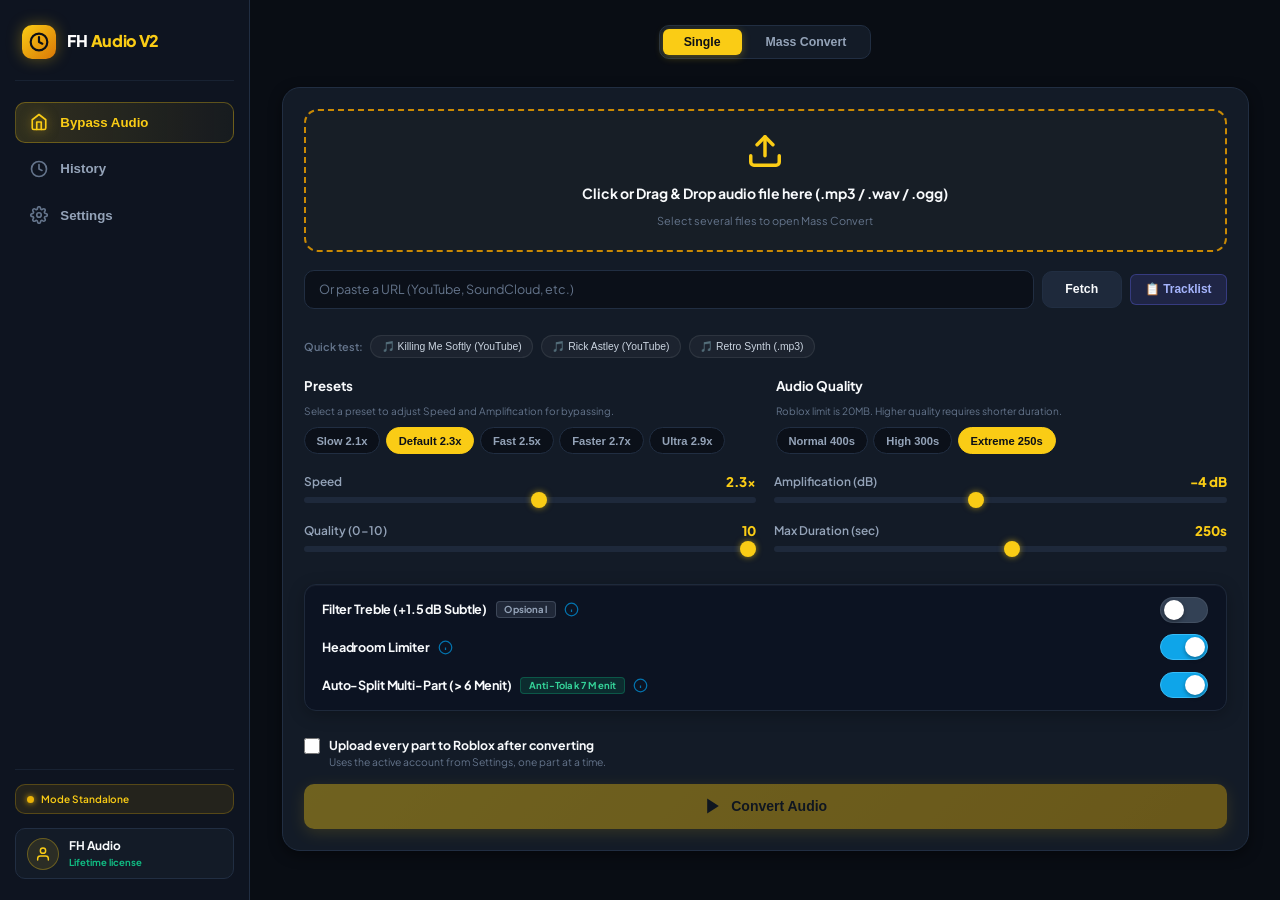
==== ytrb/index.html @ 3fa9d0e5 "feat: audio history preview via Web Audio API (memory-first, format-agnostic)" ====
<!DOCTYPE html>
<html lang="id">
<head>
  <meta charset="UTF-8" />
  <meta name="viewport" content="width=device-width, initial-scale=1.0" />
  <title>FH Audio V2 - Roblox Stealth Audio Engine</title>
  <meta name="description" content="Aplikasi studio audio Roblox V2: Anti-Moderation Stealth Scene Naming, Pemotong waveform presisi, Bypass Speed-up, Multi-Part, dan Open Cloud Uploader." />

  <!-- Google Fonts -->
  <link rel="preconnect" href="https://fonts.googleapis.com">
  <link rel="preconnect" href="https://fonts.gstatic.com" crossorigin>
  <link href="https://fonts.googleapis.com/css2?family=Plus+Jakarta+Sans:wght@400;500;600;700;800&family=JetBrains+Mono:wght@500;700&display=swap" rel="stylesheet">

  <!-- Main Styling -->
  <link rel="stylesheet" href="./src/styles/main.css?v=5" />
</head>
<body>

  <div class="app-wrapper">
    <!-- ==========================================
         SIDEBAR NAVIGATION
         ========================================== -->
    <aside class="sidebar">
      <div class="brand-section">
        <div class="brand-icon">
          <svg width="20" height="20" viewBox="0 0 24 24" fill="none" stroke="currentColor" stroke-width="2.6" stroke-linecap="round" stroke-linejoin="round">
            <circle cx="12" cy="12" r="10"></circle>
            <polyline points="12 6 12 12 16 14"></polyline>
          </svg>
        </div>
        <div class="brand-text">
          <div class="brand-title">FH <span>Audio V2</span></div>
        </div>
      </div>

      <!-- Navigation Tabs -->
      <nav class="sidebar-nav">
        <button type="button" id="navBypass" class="nav-item active">
          <svg width="18" height="18" viewBox="0 0 24 24" fill="none" stroke="currentColor" stroke-width="2.2" stroke-linecap="round" stroke-linejoin="round">
            <path d="M3 9l9-7 9 7v11a2 2 0 0 1-2 2H5a2 2 0 0 1-2-2z"></path>
            <polyline points="9 22 9 12 15 12 15 22"></polyline>
          </svg>
          <span>Bypass Audio</span>
        </button>

        <button type="button" id="navHistory" class="nav-item">
          <svg width="18" height="18" viewBox="0 0 24 24" fill="none" stroke="currentColor" stroke-width="2.2" stroke-linecap="round" stroke-linejoin="round">
            <circle cx="12" cy="12" r="10"></circle>
            <polyline points="12 6 12 12 16 14"></polyline>
          </svg>
          <span>History</span>
        </button>

        <button type="button" id="navSettings" class="nav-item">
          <svg width="18" height="18" viewBox="0 0 24 24" fill="none" stroke="currentColor" stroke-width="2.2" stroke-linecap="round" stroke-linejoin="round">
            <circle cx="12" cy="12" r="3"></circle>
            <path d="M19.4 15a1.65 1.65 0 0 0 .33 1.82l.06.06a2 2 0 0 1 0 2.83 2 2 0 0 1-2.83 0l-.06-.06a1.65 1.65 0 0 0-1.82-.33 1.65 1.65 0 0 0-1 1.51V21a2 2 0 0 1-2 2 2 2 0 0 1-2-2v-.09A1.65 1.65 0 0 0 9 19.4a1.65 1.65 0 0 0-1.82.33l-.06.06a2 2 0 0 1-2.83 0 2 2 0 0 1 0-2.83l.06-.06a1.65 1.65 0 0 0 .33-1.82 1.65 1.65 0 0 0-1.51-1H3a2 2 0 0 1-2-2 2 2 0 0 1 2-2h.09A1.65 1.65 0 0 0 4.6 9a1.65 1.65 0 0 0-.33-1.82l-.06-.06a2 2 0 0 1 0-2.83 2 2 0 0 1 2.83 0l.06.06a1.65 1.65 0 0 0 1.82.33H9a1.65 1.65 0 0 0 1-1.51V3a2 2 0 0 1 2-2 2 2 0 0 1 2 2v.09a1.65 1.65 0 0 0 1 1.51 1.65 1.65 0 0 0 1.82-.33l.06-.06a2 2 0 0 1 2.83 0 2 2 0 0 1 0 2.83l-.06.06a1.65 1.65 0 0 0-.33 1.82V9a1.65 1.65 0 0 0 1.51 1H21a2 2 0 0 1 2 2 2 2 0 0 1-2 2h-.09a1.65 1.65 0 0 0-1.51 1z"></path>
          </svg>
          <span>Settings</span>
        </button>
      </nav>

      <!-- Sidebar Footer (Server Status & User Info) -->
      <div class="sidebar-footer">
        <div id="sidebarServerStatus" class="server-status-pill checking" title="Klik untuk cek status koneksi server lokal">
          <span class="status-indicator-dot"></span>
          <span id="serverStatusText" class="server-status-label">Memeriksa Server...</span>
        </div>
        <div class="user-card" style="margin-top: 0.5rem;">
          <div class="user-avatar">
            <svg width="16" height="16" viewBox="0 0 24 24" fill="none" stroke="currentColor" stroke-width="2.2" stroke-linecap="round" stroke-linejoin="round">
              <path d="M20 21v-2a4 4 0 0 0-4-4H8a4 4 0 0 0-4 4v2"></path>
              <circle cx="12" cy="7" r="4"></circle>
            </svg>
          </div>
          <div class="user-info">
            <span class="user-name">FH Audio</span>
            <span class="user-status">Lifetime license</span>
          </div>
        </div>
      </div>
    </aside>

    <!-- ==========================================
         MAIN CONTENT AREA
         ========================================== -->
    <main class="main-content custom-scroll">

      <!-- ==========================================
           TAB 1: BYPASS AUDIO
           ========================================== -->
      <section id="viewBypass" class="view-panel active">
        <!-- Top Mode Switcher Bar -->
        <div class="mode-switcher-bar">
          <div class="mode-pills-wrap">
            <button type="button" id="btnModeSingle" class="mode-pill-btn active">Single</button>
            <button type="button" id="btnModeMass" class="mode-pill-btn">Mass Convert</button>
          </div>
        </div>

        <!-- SINGLE CONVERT PANEL -->
        <div id="singleConvertPanel" class="bypass-card">
          <!-- Drop Zone Area -->
          <div id="dropZone" class="dropzone-box">
            <!-- Empty state -->
            <div id="dropzoneEmptyContent" class="dropzone-content-block">
              <div class="dropzone-icon">
                <svg width="38" height="38" viewBox="0 0 24 24" fill="none" stroke="currentColor" stroke-width="2.2" stroke-linecap="round" stroke-linejoin="round">
                  <path d="M21 15v4a2 2 0 0 1-2 2H5a2 2 0 0 1-2-2v-4"></path>
                  <polyline points="17 8 12 3 7 8"></polyline>
                  <line x1="12" y1="3" x2="12" y2="15"></line>
                </svg>
              </div>
              <div class="dropzone-title">Click or Drag &amp; Drop audio file here (.mp3 / .wav / .ogg)</div>
              <div class="dropzone-sub">Select several files to open Mass Convert</div>
            </div>

            <!-- Loaded state (Shown when audio loaded / fetched) -->
            <div id="dropzoneLoadedContent" class="dropzone-content-block" style="display: none;">
              <div class="dropzone-icon loaded">
                <svg width="40" height="40" viewBox="0 0 24 24" fill="none" stroke="currentColor" stroke-width="2.2" stroke-linecap="round" stroke-linejoin="round">
                  <path d="M21 15v4a2 2 0 0 1-2 2H5a2 2 0 0 1-2-2v-4"></path>
                  <polyline points="17 8 12 3 7 8"></polyline>
                  <line x1="12" y1="3" x2="12" y2="15"></line>
                </svg>
              </div>
              <div id="dropzoneFileName" class="dropzone-filename-yellow">-</div>
            </div>

            <input type="file" id="fileInput" accept="audio/*" style="display: none;" />
          </div>

          <!-- URL Input & Fetch Row -->
          <div class="url-input-row">
            <div class="url-input-wrap">
              <input type="text" id="urlInput" class="url-input-field" placeholder="Or paste a URL (YouTube, SoundCloud, etc.)" autocomplete="off" />
            </div>
            <button type="button" id="btnFetch" class="btn-fetch">Fetch</button>
            <button type="button" id="btnToggleTracklist" class="btn-toggle-tracklist" title="Buka Pembagi Lagu per Tracklist / Chapter">
              📋 Tracklist
            </button>
          </div>

          <!-- Quick test shortcuts matching reference screenshot -->
          <div class="quick-test-row">
            <span class="quick-test-label">Quick test:</span>
            <button type="button" class="btn-quick-pill" data-url="https://www.youtube.com/watch?v=8k2CqS3smes">🎵 Killing Me Softly (YouTube)</button>
            <button type="button" class="btn-quick-pill" data-url="https://www.youtube.com/watch?v=dQw4w9WgXcQ">🎵 Rick Astley (YouTube)</button>
            <button type="button" class="btn-quick-pill" data-url="synthetic:retrosynth">🎵 Retro Synth (.mp3)</button>
          </div>

          <!-- TRACKLIST SPLITTER PANEL (Option A) -->
          <div id="tracklistPanel" class="tracklist-panel" style="display: none;">
            <div class="tracklist-header-row">
              <div class="tracklist-header-left">
                <span class="tracklist-badge">ALBUM & PLAYLIST SPLITTER</span>
                <h3 class="tracklist-title">Bagi Otomatis Berdasarkan Tracklist</h3>
                <p class="tracklist-desc">Tempel daftar lagu & timestamp dari deskripsi YouTube (contoh: <code>00:00 | Silhouettes</code>). Sistem akan memotong setiap lagu secara presisi dan otomatis menerapkan stealth bypass ke Riwayat.</p>
              </div>
              <button type="button" id="btnCloseTracklist" class="btn-close-tracklist" title="Tutup panel tracklist">✕</button>
            </div>

            <div class="tracklist-input-group">
              <textarea id="tracklistInput" class="tracklist-textarea" rows="4" placeholder="Tempel tracklist di sini, contoh:
00:00 | Silhouettes
03:21 | Pen Y Fan
07:02 | Petrichor
11:41 | Spheres
15:19 | Wandering..."></textarea>
            </div>

            <!-- Detected Tracks Preview List -->
            <div id="tracklistPreviewBox" class="tracklist-preview-box" style="display: none;">
              <div class="tracklist-preview-header">
                <span id="tracklistCountLabel" class="tracklist-count-label">Daftar Lagu Terdeteksi (0 Track)</span>
                <span class="tracklist-hint">Tiap lagu otomatis mendapatkan Roblox Stealth Alias & masuk ke Riwayat</span>
              </div>
              <div id="tracklistItemsList" class="tracklist-items-list custom-scroll"></div>
            </div>

            <!-- Tracklist Action Button -->
            <div class="tracklist-actions-bar">
              <button type="button" id="btnProcessTracklist" class="btn-process-tracklist" disabled>
                ⚡ Potong & Bypass Semua Lagu (0 Track) ➔ History
              </button>
            </div>

            <!-- Tracklist Progress Box -->
            <div id="tracklistProgressBox" class="tracklist-progress-box" style="display: none;">
              <div class="tracklist-progress-header">
                <span id="tracklistProgressStatus" class="tracklist-progress-status">Memproses Lagu 1 dari 8...</span>
                <span id="tracklistProgressPercent" class="tracklist-progress-percent">0%</span>
              </div>
              <div class="tracklist-progress-track">
                <div id="tracklistProgressBar" class="tracklist-progress-fill" style="width: 0%;"></div>
              </div>
            </div>
          </div>

          <!-- Source Bar (Shown when audio loaded) -->
          <div id="sourceBar" class="source-bar" style="display: none;">
            <img id="sourceThumb" class="source-thumb" src="" alt="Thumbnail" />
            <div class="source-info">
              <span class="source-tag">SOURCE AUDIO</span>
              <div class="source-title-row">
                <span id="sourceTitle" class="source-title" title="Klik untuk mengedit judul">-</span>
                <input type="text" id="sourceTitleInput" class="source-title-input" style="display: none;" placeholder="Ketik judul audio..." />
                <button type="button" id="btnEditSourceTitle" class="btn-edit-title-icon" title="Edit judul audio">
                  <svg width="13" height="13" viewBox="0 0 24 24" fill="none" stroke="currentColor" stroke-width="2"><path d="M11 4H4a2 2 0 0 0-2 2v14a2 2 0 0 0 2 2h14a2 2 0 0 0 2-2v-7"></path><path d="M18.5 2.5a2.121 2.121 0 0 1 3 3L12 15l-4 1 1-4 9.5-9.5z"></path></svg>
                </button>
              </div>
            </div>
          </div>

          <!-- Auto Chapters Detected Banner -->
          <div id="chaptersAlertBanner" class="chapters-alert-banner" style="display: none;">
            <div class="chapters-alert-left">
              <div class="chapters-alert-icon">✨</div>
              <div class="chapters-alert-text">
                <div class="chapters-alert-title" id="chaptersAlertTitle">Terdeteksi Potongan Lagu (Chapters) Otomatis di Video Ini!</div>
                <div class="chapters-alert-sub" id="chaptersAlertSub">YouTube telah menyediakan pembagian bab untuk setiap lagu. Ingin potong otomatis menjadi lagu-lagu terpisah?</div>
              </div>
            </div>
            <div class="chapters-alert-actions">
              <button type="button" id="btnApplyAutoChapters" class="btn-apply-chapters">⚡ Ya, Potong Jadi Lagu Terpisah</button>
              <button type="button" id="btnDismissChapters" class="btn-dismiss-chapters">Biarkan 1 Lagu Utuh</button>
            </div>
          </div>

          <!-- Interactive Waveform Canvas Trimmer -->
          <div id="waveformCard" class="waveform-card" style="display: none;">
            <div class="waveform-header">
              <span class="waveform-instruction">Original Audio — drag the handles to cut, drag the selection to move it</span>
            </div>

            <!-- Waveform Canvas Box -->
            <div id="waveformContainer" class="waveform-container-outer">
              <canvas id="waveformCanvas" class="waveform-canvas"></canvas>
            </div>

            <!-- Dynamic Ruler ticks -->
            <div id="waveformRuler" class="waveform-ruler">
              <span>0:00</span>
              <span>0:30</span>
              <span>1:00</span>
              <span>1:30</span>
              <span>2:00</span>
              <span>2:30</span>
            </div>

            <!-- Trimmer Controls Bar -->
            <div class="trimmer-controls-bar">
              <div class="trimmer-play-row">
                <div class="trimmer-play-left">
                  <button type="button" id="btnCirclePlay" class="btn-circle-play" title="Putar / Jeda Seleksi">
                    <svg id="playIcon" width="18" height="18" viewBox="0 0 24 24" fill="currentColor">
                      <polygon points="5 3 19 12 5 21 5 3"></polygon>
                    </svg>
                    <svg id="pauseIcon" width="18" height="18" viewBox="0 0 24 24" fill="currentColor" style="display: none;">
                      <rect x="6" y="4" width="4" height="16"></rect>
                      <rect x="14" y="4" width="4" height="16"></rect>
                    </svg>
                  </button>
                  <div class="trimmer-time-display-wrap">
                    <span id="trimmerCurrTime" class="trimmer-curr-time">0:00.0</span>
                    <span class="trimmer-time-slash">/</span>
                    <span id="trimmerTotalTime" class="trimmer-total-time">3:05</span>
                  </div>
                </div>

                <!-- Preview Mode Selector (Original, Bypass DSP, Simulasi Roblox) -->
                <div class="preview-mode-switch-group">
                  <button type="button" class="btn-preview-mode active" data-mode="original" title="Dengarkan audio asli kecepatan 1.0x">Original</button>
                  <button type="button" class="btn-preview-mode" data-mode="bypass" title="Dengarkan audio dipercepat sesuai preset dengan limiter & filter">⚡ Bypass DSP</button>
                  <button type="button" class="btn-preview-mode" data-mode="roblox" title="Simulasi audio saat diperlambat di engine Roblox">🎮 Simulasi Roblox</button>
                </div>
              </div>

              <!-- Timecode inputs & snap buttons -->
              <div class="trimmer-timecode-inputs">
                <div class="timecode-block">
                  <span class="timecode-label">Start</span>
                  <input type="text" id="inputStartTime" class="timecode-input" value="0:00.0" />
                  <button type="button" id="btnSnapStart" class="btn-playhead-snap">⇥ at playhead</button>
                </div>
                <div class="timecode-block">
                  <span class="timecode-label">End</span>
                  <input type="text" id="inputEndTime" class="timecode-input" value="3:05.4" />
                  <button type="button" id="btnSnapEnd" class="btn-playhead-snap">at playhead ⇤</button>
                </div>
              </div>

              <!-- Dynamic status caption -->
              <div id="calcStatusText" class="trimmer-calc-status">
                Selected: <b>3:05.4</b> → about <b>1:20.6</b> after speed-up, 1 part
              </div>
            </div>
          </div>

          <!-- Presets & Quality Parameter Pills -->
          <div class="controls-grid">
            <!-- Left: Presets (Speed & Amplification) -->
            <div class="control-col">
              <div class="control-col-header">
                <span class="control-col-title">Presets</span>
              </div>
              <span class="control-col-sub">Select a preset to adjust Speed and Amplification for bypassing.</span>
              <div class="pills-row">
                <button type="button" class="btn-param-pill btn-preset-pill" data-speed="2.1" data-amp="-3">Slow 2.1x</button>
                <button type="button" class="btn-param-pill btn-preset-pill active" data-speed="2.3" data-amp="-4">Default 2.3x</button>
                <button type="button" class="btn-param-pill btn-preset-pill" data-speed="2.5" data-amp="-5">Fast 2.5x</button>
                <button type="button" class="btn-param-pill btn-preset-pill" data-speed="2.7" data-amp="-6">Faster 2.7x</button>
                <button type="button" class="btn-param-pill btn-preset-pill" data-speed="2.9" data-amp="-8">Ultra 2.9x</button>
              </div>
            </div>

            <!-- Right: Audio Quality (Max duration) -->
            <div class="control-col">
              <div class="control-col-header">
                <span class="control-col-title">Audio Quality</span>
              </div>
              <span class="control-col-sub">Roblox limit is 20MB. Higher quality requires shorter duration.</span>
              <div class="pills-row">
                <button type="button" class="btn-param-pill btn-quality-pill" data-duration="400">Normal 400s</button>
                <button type="button" class="btn-param-pill btn-quality-pill" data-duration="300">High 300s</button>
                <button type="button" class="btn-param-pill btn-quality-pill active" data-duration="250">Extreme 250s</button>
              </div>
            </div>
          </div>

          <!-- Sliders Grid -->
          <div class="sliders-grid">
            <!-- Speed Slider -->
            <div class="slider-item">
              <div class="slider-label-row">
                <span>Speed</span>
                <span id="valSpeed" class="slider-val-tag">2.3x</span>
              </div>
              <input type="range" id="sliderSpeed" class="custom-range" min="1.0" max="3.5" step="0.1" value="2.3" />
            </div>

            <!-- Amplification (dB) Slider -->
            <div class="slider-item">
              <div class="slider-label-row">
                <span>Amplification (dB)</span>
                <span id="valAmp" class="slider-val-tag">-4 dB</span>
              </div>
              <input type="range" id="sliderAmp" class="custom-range" min="-12" max="6" step="1" value="-4" />
            </div>

            <!-- Quality Slider -->
            <div class="slider-item">
              <div class="slider-label-row">
                <span>Quality (0-10)</span>
                <span id="valQuality" class="slider-val-tag">10</span>
              </div>
              <input type="range" id="sliderQuality" class="custom-range" min="1" max="10" step="1" value="10" />
            </div>

            <!-- Max Duration Slider -->
            <div class="slider-item">
              <div class="slider-label-row">
                <span>Max Duration (sec)</span>
                <span id="valMaxDuration" class="slider-val-tag">250s</span>
              </div>
              <input type="range" id="sliderMaxDuration" class="custom-range" min="60" max="420" step="10" value="250" />
            </div>
          </div>

          <!-- Kualitas Suara Bersih & Jernih (3 Saklar Pengaturan Baru) -->
          <div class="audio-enhancement-card">
            <!-- 1. Filter Treble (+1.5 dB Subtle) [Opsional] -->
            <div class="enhancement-row">
              <div class="enhancement-info-wrap">
                <span class="enhancement-title">Filter Treble (+1.5 dB Subtle)</span>
                <span class="badge-tag badge-optional">Opsional</span>
                <div class="info-tooltip-trigger" title="Dorongan lembut +1.5 dB pada 8000 Hz untuk cymbal drum dan vokal tanpa sibilance (desis tajam) saat diperlambat di Roblox. Status Default: OFF.">
                  <svg width="15" height="15" viewBox="0 0 24 24" fill="none" stroke="currentColor" stroke-width="2"><circle cx="12" cy="12" r="10"></circle><line x1="12" y1="16" x2="12" y2="12"></line><line x1="12" y1="8" x2="12.01" y2="8"></line></svg>
                </div>
              </div>
              <label class="ios-switch">
                <input type="checkbox" id="toggleTreble" />
                <span class="ios-slider"></span>
              </label>
            </div>

            <!-- 2. Headroom Limiter -->
            <div class="enhancement-row">
              <div class="enhancement-info-wrap">
                <span class="enhancement-title">Headroom Limiter</span>
                <div class="info-tooltip-trigger" title="True DynamicsCompressor (threshold -1.5 dB, ratio 20:1) yang aktif mencegah lonjakan gelombang suara melewati batas digital 0 dBFS (bebas kresek/clipping). Status Default: ON.">
                  <svg width="15" height="15" viewBox="0 0 24 24" fill="none" stroke="currentColor" stroke-width="2"><circle cx="12" cy="12" r="10"></circle><line x1="12" y1="16" x2="12" y2="12"></line><line x1="12" y1="8" x2="12.01" y2="8"></line></svg>
                </div>
              </div>
              <label class="ios-switch">
                <input type="checkbox" id="toggleLimiter" checked />
                <span class="ios-slider"></span>
              </label>
            </div>

            <!-- 3. Auto-Split Multi-Part (> 6 Menit) [Anti-Tolak 7 Menit] -->
            <div class="enhancement-row">
              <div class="enhancement-info-wrap">
                <span class="enhancement-title">Auto-Split Multi-Part (> 6 Menit)</span>
                <span class="badge-tag badge-anti-tolak">Anti-Tolak 7 Menit</span>
                <div class="info-tooltip-trigger" title="Otomatis memotong lagu panjang menjadi beberapa bagian aman jika melebihi 6 menit (360 detik) untuk mencegah penolakan Roblox. Status Default: ON.">
                  <svg width="15" height="15" viewBox="0 0 24 24" fill="none" stroke="currentColor" stroke-width="2"><circle cx="12" cy="12" r="10"></circle><line x1="12" y1="16" x2="12" y2="12"></line><line x1="12" y1="8" x2="12.01" y2="8"></line></svg>
                </div>
              </div>
              <label class="ios-switch">
                <input type="checkbox" id="toggleAutoSplit" checked />
                <span class="ios-slider"></span>
              </label>
            </div>
          </div>

          <!-- Bottom Actions & Checkbox -->
          <div class="bypass-bottom-actions">
            <label class="checkbox-row">
              <input type="checkbox" id="chkAutoUpload" />
              <div class="checkbox-text-wrap">
                <span class="checkbox-main-text">Upload every part to Roblox after converting</span>
                <span class="checkbox-sub-text">Uses the active account from Settings, one part at a time.</span>
              </div>
            </label>

            <!-- Convert Button -->
            <button type="button" id="btnConvert" class="btn-convert-large" disabled>
              <svg width="20" height="20" viewBox="0 0 24 24" fill="currentColor">
                <polygon points="5 3 19 12 5 21 5 3"></polygon>
              </svg>
              <span>Convert Audio</span>
            </button>

            <!-- Conversion Progress Bar -->
            <div id="convertProgressWrap" class="convert-progress-wrap">
              <div class="convert-progress-bar">
                <div id="convertProgressFill" class="convert-progress-fill"></div>
              </div>
              <span id="convertProgressStatus" class="convert-progress-status">Memproses...</span>
            </div>

            <!-- Result Card (shown after conversion) -->
            <div id="resultCard" class="result-card">
              <div class="result-header">
                <span class="result-title">
                  <svg width="20" height="20" viewBox="0 0 24 24" fill="none" stroke="currentColor" stroke-width="2.5"><polyline points="20 6 9 17 4 12"></polyline></svg>
                  Konversi Berhasil Selesai!
                </span>
              </div>

              <div class="result-meta-grid">
                <div class="meta-chip">
                  <span class="meta-chip-label">Speed</span>
                  <span id="resultMetaSpeed" class="meta-chip-val">2.3x</span>
                </div>
                <div class="meta-chip">
                  <span class="meta-chip-label">Set in Roblox</span>
                  <span id="resultMetaRobloxSpeed" class="meta-chip-val">0.435</span>
                </div>
                <div class="meta-chip">
                  <span class="meta-chip-label">Volume</span>
                  <span id="resultMetaVol" class="meta-chip-val">-4 dB</span>
                </div>
                <div class="meta-chip">
                  <span class="meta-chip-label">Parts</span>
                  <span id="resultMetaParts" class="meta-chip-val">1 Part</span>
                </div>
              </div>

              <div class="result-actions-row">
                <button type="button" id="btnDownloadResultAudio" class="btn-result-action primary">
                  <svg width="16" height="16" viewBox="0 0 24 24" fill="none" stroke="currentColor" stroke-width="2.2"><path d="M21 15v4a2 2 0 0 1-2 2H5a2 2 0 0 1-2-2v-4"></path><polyline points="7 10 12 15 17 10"></polyline><line x1="12" y1="15" x2="12" y2="3"></line></svg>
                  Unduh Berkas Audio (.ogg)
                </button>
                <button type="button" id="btnUploadResultRoblox" class="btn-result-action">
                  <svg width="16" height="16" viewBox="0 0 24 24" fill="none" stroke="currentColor" stroke-width="2.2"><polyline points="16 16 12 12 8 16"></polyline><line x1="12" y1="12" x2="12" y2="21"></line><path d="M20.39 18.39A5 5 0 0 0 18 9h-1.26A8 8 0 1 0 3 16.3"></path><polyline points="16 16 12 12 8 16"></polyline></svg>
                  Upload ke Roblox
                </button>
                <button type="button" id="btnOpenInHistory" class="btn-result-action">
                  <svg width="16" height="16" viewBox="0 0 24 24" fill="none" stroke="currentColor" stroke-width="2.2"><circle cx="12" cy="12" r="10"></circle><polyline points="12 6 12 12 16 14"></polyline></svg>
                  Buka di History
                </button>
              </div>
            </div>
          </div>
        </div>

        <!-- MASS CONVERT PANEL -->
        <div id="massConvertPanel" class="bypass-card mass-convert-wrap">
          <div class="mass-convert-header" style="margin-bottom: 0.5rem;">
            <div style="display: flex; align-items: center; gap: 0.6rem;">
              <span style="font-size: 1.15rem; font-weight: 800; color: var(--accent-gold);">Mass Convert &amp; Batch YouTube</span>
            </div>
            <p style="color: var(--text-muted); font-size: 0.82rem; margin: 0.35rem 0 0 0; line-height: 1.4;">
              Konversi banyak lagu full sekaligus tanpa waveform. Otomatis menerapkan bypass (Speed 2.3x, Gain -4 dB, OGG Vorbis) dan langsung tersimpan rapi ke <b>folder Downloads</b> serta <b>Conversion History</b>.
            </p>
          </div>

          <!-- YouTube URLs Multi-line Input Box -->
          <div id="batchUrlContainer" class="batch-url-container" style="display: flex; margin-top: 0;">
            <div class="batch-url-header">
              <span class="batch-url-title">
                <svg width="17" height="17" viewBox="0 0 24 24" fill="none" stroke="currentColor" stroke-width="2.2"><path d="M10 13a5 5 0 0 0 7.54.54l3-3a5 5 0 0 0-7.07-7.07l-1.72 1.71"></path><path d="M14 11a5 5 0 0 0-7.54-.54l-3 3a5 5 0 0 0 7.07 7.07l1.71-1.71"></path></svg>
                Daftar Link YouTube (1 Baris = 1 Link)
              </span>
            </div>
            <textarea id="batchUrlTextarea" class="batch-url-textarea" rows="7" placeholder="Tempel daftar link YouTube di sini (1 link per baris)...">https://www.youtube.com/watch?v=lCM2YxDg6OQ
https://www.youtube.com/watch?v=Qcp17QPN72Q
https://www.youtube.com/watch?v=rmFWsIIuMbA
https://www.youtube.com/watch?v=_3P26FaPxgk
https://www.youtube.com/watch?v=kINkBXS_YZY
https://www.youtube.com/watch?v=-Lhx0yTjSac
https://www.youtube.com/watch?v=v_XhxONGEJc
https://www.youtube.com/watch?v=cWE0sSZ9yLc
https://www.youtube.com/watch?v=cVtcbqXK42I
https://www.youtube.com/watch?v=JXukrO-yF7g
https://www.youtube.com/watch?v=71slUkcCMpY</textarea>
            <div class="batch-url-actions">
              <div class="batch-preset-info">
                Preset Default: <b>Speed 2.3x</b> | <b>Volume -4 dB</b> | <b>OGG Vorbis</b> | <b>Auto-split 250s</b>
              </div>
              <button type="button" id="btnStartBatchConvert" class="btn-start-batch">
                <svg width="15" height="15" viewBox="0 0 24 24" fill="currentColor"><polygon points="5 3 19 12 5 21 5 3"/></svg>
                <span>Mulai Mass Convert (11 Lagu)</span>
              </button>
            </div>

            <!-- Batch Progress Block -->
            <div id="batchProgressBlock" class="batch-progress-block" style="display: none;">
              <div class="batch-progress-header">
                <span id="batchProgressCurrentTitle" class="batch-progress-title">Memproses...</span>
                <span id="batchProgressPercent" class="batch-progress-pct">0%</span>
              </div>
              <div class="batch-progress-bar-bg">
                <div id="batchProgressFill" class="batch-progress-bar-fill" style="width: 0%;"></div>
              </div>
              <div id="batchQueueStatusList" class="batch-queue-status-list custom-scroll"></div>
            </div>
          </div>

          <!-- Divider -->
          <div style="display: flex; align-items: center; gap: 0.75rem; margin: 0.5rem 0;">
            <div style="flex: 1; height: 1px; background: rgba(255, 255, 255, 0.08);"></div>
            <span style="font-size: 0.75rem; color: #64748b; font-weight: 700; text-transform: uppercase; letter-spacing: 0.05em;">Atau Drag &amp; Drop Berkas Audio Lokal</span>
            <div style="flex: 1; height: 1px; background: rgba(255, 255, 255, 0.08);"></div>
          </div>

          <!-- Dropzone Box for Local Audio Files -->
          <div class="dropzone-box">
            <div class="dropzone-icon">
              <svg width="38" height="38" viewBox="0 0 24 24" fill="none" stroke="currentColor" stroke-width="2.2"><path d="M21 15v4a2 2 0 0 1-2 2H5a2 2 0 0 1-2-2v-4"></path><polyline points="17 8 12 3 7 8"></polyline><line x1="12" y1="3" x2="12" y2="15"></line></svg>
            </div>
            <div class="dropzone-title">Seret beberapa file audio sekaligus ke sini (.mp3 / .wav / .ogg)</div>
            <div class="dropzone-sub">Mendukung banyak file lokal sekaligus</div>
          </div>

          <div id="batchQueueList" class="batch-queue-list"></div>
        </div>
      </section>

      <!-- ==========================================
           TAB 2: CONVERSION HISTORY
           ========================================== -->
      <section id="viewHistory" class="view-panel">
        <!-- History Top Header -->
        <div class="history-header-row">
          <h2 class="history-page-title">Conversion History</h2>
          <div class="history-top-actions">
            <button type="button" id="btnHistoryUploadAll" class="btn-top-upload-all">
              <svg width="16" height="16" viewBox="0 0 24 24" fill="none" stroke="currentColor" stroke-width="2.2"><path d="M21 15v4a2 2 0 0 1-2 2H5a2 2 0 0 1-2-2v-4"></path><polyline points="17 8 12 3 7 8"></polyline><line x1="12" y1="3" x2="12" y2="15"></line></svg>
              <span id="btnHistoryUploadAllText">Upload all (58)</span>
            </button>
            <button type="button" id="btnHistoryExportTxtSimple" class="btn-top-export btn-export-highlight" title="Ekspor daftar simpel: Hanya Judul & Raw Asset ID ke .txt">
              <svg width="15" height="15" viewBox="0 0 24 24" fill="none" stroke="currentColor" stroke-width="2.2"><path d="M14 2H6a2 2 0 0 0-2 2v16a2 2 0 0 0 2 2h12a2 2 0 0 0 2-2V8z"></path><polyline points="14 2 14 8 20 8"></polyline><line x1="16" y1="13" x2="8" y2="13"></line><line x1="16" y1="17" x2="8" y2="17"></line></svg>
              <span>Export TXT Simple</span>
            </button>
            <button type="button" id="btnHistoryExportTxt" class="btn-top-export btn-export-secondary" title="Ekspor riwayat lengkap beserta detail Roblox config ke .txt">
              <span>TXT Lengkap</span>
            </button>
            <button type="button" id="btnHistoryExportCsv" class="btn-top-export btn-export-secondary" title="Ekspor ke format spreadsheet CSV">
              <svg width="14" height="14" viewBox="0 0 24 24" fill="none" stroke="currentColor" stroke-width="2.2"><path d="M21 15v4a2 2 0 0 1-2 2H5a2 2 0 0 1-2-2v-4"></path><polyline points="7 10 12 15 17 10"></polyline><line x1="12" y1="15" x2="12" y2="3"></line></svg>
              <span>CSV</span>
            </button>
          </div>
        </div>

        <!-- 3 Stats Cards -->
        <div class="stats-cards-grid">
          <div class="stat-card">
            <span id="statSongs" class="stat-num">0</span>
            <span class="stat-label">SONGS</span>
          </div>
          <div class="stat-card">
            <span id="statParts" class="stat-num">0</span>
            <span class="stat-label">TOTAL PARTS</span>
          </div>
          <div class="stat-card">
            <span id="statUploaded" class="stat-num gold">0</span>
            <span class="stat-label">UPLOADED</span>
          </div>
        </div>

        <!-- Status Filter Tabs -->
        <div class="filter-tabs-row">
          <button type="button" id="tabFilterAll" class="filter-tab-pill active">
            <span>All</span>
            <span class="filter-badge">0</span>
          </button>
          <button type="button" id="tabFilterApproved" class="filter-tab-pill approved">
            <span>Approved</span>
            <span class="filter-badge">0</span>
          </button>
          <button type="button" id="tabFilterRejected" class="filter-tab-pill rejected">
            <span>Rejected</span>
            <span class="filter-badge">0</span>
          </button>
          <button type="button" id="tabFilterReviewing" class="filter-tab-pill reviewing">
            <span>Reviewing</span>
            <span class="filter-badge">0</span>
          </button>
          <button type="button" id="tabFilterUnchecked" class="filter-tab-pill unchecked">
            <span>Unchecked</span>
            <span class="filter-badge">0</span>
          </button>
        </div>

        <!-- Search Bar -->
        <div class="history-search-bar">
          <svg class="history-search-icon" width="16" height="16" viewBox="0 0 24 24" fill="none" stroke="currentColor" stroke-width="2.2"><circle cx="11" cy="11" r="8"></circle><line x1="21" y1="21" x2="16.65" y2="16.65"></line></svg>
          <input type="text" id="historySearchInput" class="history-search-input" placeholder="Search by song or part name..." />
        </div>

        <!-- History Cards List Container -->
        <div id="historyList" class="history-list"></div>
      </section>

      <!-- ==========================================
           TAB 3: SETTINGS
           ========================================== -->
      <section id="viewSettings" class="view-panel">
        <!-- Section 1: Roblox API Accounts -->
        <div class="settings-card">
          <div class="settings-header-row">
            <div>
              <h2 class="settings-section-title">Roblox API Accounts</h2>
              <p class="settings-section-sub">Save several Open Cloud API Keys and pick which one is active. The active account is used when you press "Upload to Roblox" in the History tab. Keys are stored only on this device.</p>
            </div>
            <button type="button" id="btnOpenAddAccount" class="btn-add-account">
              <svg width="16" height="16" viewBox="0 0 24 24" fill="none" stroke="currentColor" stroke-width="2.6"><line x1="12" y1="5" x2="12" y2="19"></line><line x1="5" y1="12" x2="19" y2="12"></line></svg>
              <span>+ Add account</span>
            </button>
          </div>

          <!-- Accounts List -->
          <div id="accountsList" class="accounts-list"></div>
        </div>

        <!-- Section 2: Roblox Upload Naming -->
        <!-- Section 2: Roblox Upload Stealth Naming -->
        <div class="settings-card">
          <div>
            <h2 class="settings-section-title">Roblox Upload & Anti-Moderation</h2>
            <p class="settings-section-sub">Atur penamaan otomatis aset audio saat diunggah ke Roblox untuk meloloskan moderasi teks hak cipta. Judul asli lagu Anda tetap tersimpan utuh di Riwayat dan Ekspor.</p>
          </div>

          <div style="display: flex; flex-direction: column; gap: 1rem; margin-top: 0.5rem;">
            <div class="form-group" style="display:flex; flex-direction:column; gap:0.35rem;">
              <label class="form-label" for="selNamingMode" style="font-size:0.85rem; font-weight:700; color:#e2e8f0;">Mode Penamaan di Roblox</label>
              <select id="selNamingMode" class="form-select" style="background:#090d16; border:1px solid #1e293b; color:#fff; padding:0.6rem 0.8rem; border-radius:8px; font-size:0.88rem;">
                <option value="stealth_scene" selected>🛡️ Mode Stealth Scene / Place (Anti-Tolak Roblox - Rekomendasi)</option>
                <option value="original_song">⚠️ Judul Asli Lagu (Rawan Ditolak Moderasi Hak Cipta)</option>
              </select>
            </div>

            <div id="boxStealthOptions" style="display: grid; grid-template-columns: 1fr 1fr; gap: 0.75rem;">
              <div class="form-group" style="display:flex; flex-direction:column; gap:0.35rem;">
                <label class="form-label" for="selSceneCategory" style="font-size:0.85rem; font-weight:700; color:#e2e8f0;">Kategori Scene</label>
                <select id="selSceneCategory" class="form-select" style="background:#090d16; border:1px solid #1e293b; color:#fff; padding:0.6rem 0.8rem; border-radius:8px; font-size:0.88rem;">
                  <option value="all" selected>Semua Tema (Acak Alami)</option>
                  <option value="action">Action & Battle (Boss_Arena, Combat_Zone...)</option>
                  <option value="cyber">Cyber & Sci-Fi (Cyber_City, Neon_District...)</option>
                  <option value="fantasy">Fantasy & Adventure (Ancient_Temple, Castle_Ruins...)</option>
                  <option value="ambient">Chill & Ambient (Main_Lobby, Sunset_Breeze...)</option>
                </select>
              </div>

              <div class="form-group" style="display:flex; flex-direction:column; gap:0.35rem;">
                <label class="form-label" for="inpAliasPrefix" style="font-size:0.85rem; font-weight:700; color:#e2e8f0;">Prefix Aset</label>
                <input type="text" id="inpAliasPrefix" value="BGM" placeholder="BGM" style="background:#090d16; border:1px solid #1e293b; color:#fff; padding:0.6rem 0.8rem; border-radius:8px; font-size:0.88rem;" />
              </div>
            </div>

            <label class="checkbox-row">
              <input type="checkbox" id="chkPartNumber" checked />
              <div class="checkbox-text-wrap">
                <span class="checkbox-main-text">Nomor Part (_Part1, _Part2)</span>
                <span class="checkbox-sub-text">Sertakan akhiran nomor part agar memudahkan pengurutan di Roblox Studio.</span>
              </div>
            </label>
          </div>

          <div class="naming-preview-box" style="margin-top: 1rem;">
            <span class="naming-preview-tag">Preview Nama yang Diterima Roblox</span>
            <div id="namingPreview" class="naming-preview-code">
              BGM_Cyber_City_Part1<br>
              BGM_Cyber_City_Part2
            </div>
            <span class="naming-preview-hint">✓ Roblox hanya menerima nama scene musik game alami di atas. Judul asli lagu tetap tersimpan lengkap di Riwayat dan Ekspor Anda.</span>
          </div>
        </div>
      </section>

    </main>
  </div>

  <!-- ==========================================
       MODAL: ADD / EDIT ROBLOX ACCOUNT
       ========================================== -->
  <div id="modalAccount" class="modal-backdrop">
    <div class="modal-dialog">
      <div class="modal-header">
        <h3 id="modalTitle" class="modal-title">Add Roblox API Account</h3>
        <button type="button" id="btnCloseModal" class="btn-close-modal">✕</button>
      </div>

      <form id="formAccount" style="display: flex; flex-direction: column; gap: 1rem;">
        <input type="hidden" id="accEditId" />

        <div class="modal-form-col">
          <label class="modal-label" for="accNameInput">Account Label / Name</label>
          <input type="text" id="accNameInput" class="modal-input" placeholder="e.g. Momygze / Main Account" required />
        </div>

        <div style="display: grid; grid-template-columns: 1fr 1fr; gap: 0.75rem;">
          <div class="modal-form-col">
            <label class="modal-label" for="accCreatorType">Creator Type</label>
            <select id="accCreatorType" class="modal-input">
              <option value="user">User ID</option>
              <option value="group">Group ID</option>
            </select>
          </div>
          <div class="modal-form-col">
            <label class="modal-label" for="accCreatorId">Target ID (User/Group)</label>
            <input type="text" id="accCreatorId" class="modal-input" placeholder="e.g. 283131443" />
          </div>
        </div>

        <div class="modal-form-col">
          <label class="modal-label" for="accApiKey">Open Cloud API Key</label>
          <input type="text" id="accApiKey" class="modal-input" placeholder="Tempel API Key Open Cloud di sini..." required />
          <span style="font-size: 0.7rem; color: var(--text-dim); margin-top: 0.2rem;">
            Dibutuhkan izin: <b>asset:read</b> dan <b>asset:write</b> pada Open Cloud.
          </span>
        </div>

        <div class="modal-footer">
          <button type="button" id="btnCancelModal" class="btn-modal-cancel">Batal</button>
          <button type="submit" class="btn-modal-save">Simpan Akun</button>
        </div>
      </form>
    </div>
  </div>

  <!-- Toast Notification Container -->
  <div id="toast" class="toast-container"></div>

  <!-- Standalone Pure Vanilla Audio & Zip Libraries (Local first with CDN fallback for 100% portability) -->
  <script src="./src/libs/jszip.min.js"></script>
  <script>
    if (!window.JSZip) {
      document.write('<script src="https://cdnjs.cloudflare.com/ajax/libs/jszip/3.10.1/jszip.min.js"><\/script>');
    }
  </script>
  <script src="./src/libs/WasmMediaEncoder.min.js"></script>
  <script>
    if (!window.WasmMediaEncoder) {
      document.write('<script src="https://unpkg.com/wasm-media-encoders@0.7.0/dist/umd/WasmMediaEncoder.min.js"><\/script>');
    }
  </script>

  <!-- Modular Scripts loaded in proper dependency order -->
  <script src="./src/js/alias-generator.js?v=20"></script>
  <script src="./src/js/storage.js?v=20"></script>
  <script src="./src/js/toast.js?v=20"></script>
  <script src="./src/js/navigation.js?v=20"></script>
  <script src="./src/js/waveform.js?v=20"></script>
  <script src="./src/js/audio-engine.js?v=20"></script>
  <script src="./src/js/roblox-api.js?v=20"></script>
  <script src="./src/js/history.js?v=20"></script>
  <script src="./src/js/youtube.js?v=20"></script>
  <script src="./src/js/tracklist.js?v=20"></script>
  <script src="./src/js/main.js?v=20"></script>
</body>
</html>
---- ytrb/src/styles/main.css ----
/* ==========================================================================
   FH AUDIO - MODERN PROFESSIONAL DARK THEME
   Color Palette: Deep Obsidian (#0b0f17, #111827), Charcoal (#182232),
   Border (#1f2d42), Accent Gold / Amber (#facc15, #fbbf24, #f59e0b)
   ========================================================================== */

:root {
  --bg-app: #090d14;
  --bg-sidebar: #0e1420;
  --bg-card: #131b27;
  --bg-card-hover: #182232;
  --bg-input: #0b1019;
  --bg-subtle: #192334;
  
  --border-color: #212e42;
  --border-focus: #facc15;
  --border-subtle: #182232;

  --accent-gold: #facc15;
  --accent-gold-hover: #eab308;
  --accent-amber: #f59e0b;
  --accent-glow: rgba(250, 204, 21, 0.18);

  --text-main: #f8fafc;
  --text-muted: #94a3b8;
  --text-dim: #64748b;
  --text-gold: #fde047;

  --status-approved: #22c55e;
  --status-approved-bg: rgba(34, 197, 94, 0.12);
  --status-reviewing: #eab308;
  --status-reviewing-bg: rgba(234, 179, 8, 0.12);
  --status-rejected: #ef4444;
  --status-rejected-bg: rgba(239, 68, 68, 0.12);
  --status-unchecked: #64748b;
  --status-unchecked-bg: rgba(100, 116, 139, 0.12);

  --font-sans: 'Plus Jakarta Sans', system-ui, -apple-system, BlinkMacSystemFont, 'Segoe UI', Roboto, sans-serif;
  --radius-sm: 6px;
  --radius-md: 10px;
  --radius-lg: 14px;
  --radius-xl: 18px;
  --radius-pill: 9999px;

  --shadow-sm: 0 2px 4px rgba(0, 0, 0, 0.3);
  --shadow-md: 0 4px 14px rgba(0, 0, 0, 0.45);
  --shadow-gold: 0 0 20px rgba(250, 204, 21, 0.25);
  --transition: all 0.2s cubic-bezier(0.16, 1, 0.3, 1);
}

*, *::before, *::after {
  box-sizing: border-box;
  margin: 0;
  padding: 0;
}

html, body {
  width: 100%;
  height: 100%;
  background-color: var(--bg-app);
  color: var(--text-main);
  font-family: var(--font-sans);
  font-size: 14px;
  line-height: 1.5;
  overflow: hidden;
  user-select: none;
  -webkit-font-smoothing: antialiased;
}

/* ==========================================================================
   APP LAYOUT (SIDEBAR + MAIN CONTENT)
   ========================================================================== */

.app-wrapper {
  display: flex;
  width: 100vw;
  height: 100vh;
  background-color: var(--bg-app);
}

/* SIDEBAR */
.sidebar {
  width: 250px;
  min-width: 250px;
  height: 100%;
  background-color: var(--bg-sidebar);
  border-right: 1px solid var(--border-color);
  display: flex;
  flex-direction: column;
  justify-content: space-between;
  padding: 1.5rem 1.1rem;
  z-index: 10;
}

.brand-section {
  display: flex;
  align-items: center;
  gap: 0.75rem;
  padding: 0.25rem 0.5rem 1.5rem;
  border-bottom: 1px solid var(--border-subtle);
}

.brand-icon {
  width: 34px;
  height: 34px;
  border-radius: var(--radius-md);
  background: linear-gradient(135deg, #facc15 0%, #d97706 100%);
  display: flex;
  align-items: center;
  justify-content: center;
  color: #0b0f17;
  box-shadow: 0 0 15px rgba(250, 204, 21, 0.35);
  flex-shrink: 0;
}

.brand-text {
  display: flex;
  flex-direction: column;
}

.brand-title {
  font-size: 1.15rem;
  font-weight: 800;
  letter-spacing: -0.02em;
  color: #ffffff;
  display: flex;
  align-items: center;
  gap: 0.25rem;
}

.brand-title span {
  color: var(--accent-gold);
}

.brand-badge {
  font-size: 0.65rem;
  font-weight: 700;
  text-transform: uppercase;
  letter-spacing: 0.05em;
  color: var(--text-dim);
}

/* SIDEBAR NAVIGATION */
.sidebar-nav {
  display: flex;
  flex-direction: column;
  gap: 0.4rem;
  margin-top: 1.5rem;
  flex-grow: 1;
}

.nav-item {
  display: flex;
  align-items: center;
  gap: 0.85rem;
  padding: 0.75rem 1rem;
  border-radius: var(--radius-md);
  color: var(--text-muted);
  background: transparent;
  border: 1px solid transparent;
  font-size: 0.95rem;
  font-weight: 600;
  cursor: pointer;
  transition: var(--transition);
  text-align: left;
  width: 100%;
}

.nav-item:hover {
  background-color: rgba(255, 255, 255, 0.04);
  color: var(--text-main);
}

.nav-item.active {
  background: linear-gradient(90deg, rgba(250, 204, 21, 0.15) 0%, rgba(250, 204, 21, 0.04) 100%);
  border-color: rgba(250, 204, 21, 0.3);
  color: var(--accent-gold);
}

.nav-item.active svg {
  color: var(--accent-gold);
  filter: drop-shadow(0 0 6px rgba(250, 204, 21, 0.5));
}

.nav-item svg {
  flex-shrink: 0;
  color: var(--text-dim);
  transition: var(--transition);
}

/* SIDEBAR FOOTER (USER STATUS) */
.sidebar-footer {
  padding-top: 1rem;
  border-top: 1px solid var(--border-subtle);
  display: flex;
  flex-direction: column;
  gap: 0.5rem;
}

.server-status-pill {
  display: flex;
  align-items: center;
  gap: 0.5rem;
  padding: 0.45rem 0.75rem;
  border-radius: var(--radius-md);
  font-size: 0.72rem;
  font-weight: 600;
  transition: var(--transition);
  cursor: pointer;
  user-select: none;
}

.server-status-pill.online {
  background: rgba(34, 197, 94, 0.1);
  border: 1px solid rgba(34, 197, 94, 0.25);
  color: #4ade80;
}

.server-status-pill.online:hover {
  background: rgba(34, 197, 94, 0.16);
  border-color: rgba(34, 197, 94, 0.4);
}

.server-status-pill.offline {
  background: rgba(234, 179, 8, 0.1);
  border: 1px solid rgba(234, 179, 8, 0.25);
  color: #facc15;
}

.server-status-pill.offline:hover {
  background: rgba(234, 179, 8, 0.16);
  border-color: rgba(234, 179, 8, 0.4);
}

.server-status-pill.checking {
  background: rgba(148, 163, 184, 0.1);
  border: 1px solid rgba(148, 163, 184, 0.2);
  color: var(--text-dim);
}

.status-indicator-dot {
  width: 7px;
  height: 7px;
  border-radius: 50%;
  flex-shrink: 0;
}

.server-status-pill.online .status-indicator-dot {
  background: #22c55e;
  box-shadow: 0 0 8px #22c55e;
}

.server-status-pill.offline .status-indicator-dot {
  background: #eab308;
  box-shadow: 0 0 6px #eab308;
}

.server-status-pill.checking .status-indicator-dot {
  background: #94a3b8;
  animation: pulseDot 1s infinite alternate;
}

@keyframes pulseDot {
  0% { opacity: 0.3; }
  100% { opacity: 1; }
}

.server-status-label {
  white-space: nowrap;
  overflow: hidden;
  text-overflow: ellipsis;
}

.user-card {
  display: flex;
  align-items: center;
  gap: 0.75rem;
  padding: 0.6rem 0.75rem;
  background-color: var(--bg-card);
  border: 1px solid var(--border-color);
  border-radius: var(--radius-md);
}

.user-avatar {
  width: 32px;
  height: 32px;
  border-radius: var(--radius-pill);
  background: rgba(250, 204, 21, 0.1);
  border: 1px solid rgba(250, 204, 21, 0.3);
  display: flex;
  align-items: center;
  justify-content: center;
  color: var(--accent-gold);
  flex-shrink: 0;
}

.user-info {
  display: flex;
  flex-direction: column;
}

.user-name {
  font-size: 0.85rem;
  font-weight: 700;
  color: var(--text-main);
}

.user-status {
  font-size: 0.68rem;
  font-weight: 700;
  color: #10b981;
}

/* MAIN VIEW CONTAINER */
.main-content {
  flex-grow: 1;
  height: 100%;
  overflow-y: auto;
  overflow-x: hidden;
  padding: 1.75rem 2.25rem;
  position: relative;
}

/* Custom modern scrollbar */
.main-content::-webkit-scrollbar,
.custom-scroll::-webkit-scrollbar {
  width: 6px;
  height: 6px;
}

.main-content::-webkit-scrollbar-track,
.custom-scroll::-webkit-scrollbar-track {
  background: transparent;
}

.main-content::-webkit-scrollbar-thumb,
.custom-scroll::-webkit-scrollbar-thumb {
  background: var(--border-color);
  border-radius: var(--radius-pill);
}

.main-content::-webkit-scrollbar-thumb:hover,
.custom-scroll::-webkit-scrollbar-thumb:hover {
  background: var(--text-dim);
}

.view-panel {
  display: none;
  flex-direction: column;
  gap: 1.5rem;
  max-width: 1080px;
  margin: 0 auto;
  animation: fadeIn 0.25s ease-out;
}

.view-panel.active {
  display: flex;
}

@keyframes fadeIn {
  from { opacity: 0; transform: translateY(6px); }
  to { opacity: 1; transform: translateY(0); }
}

/* ==========================================================================
   VIEW 1: BYPASS AUDIO
   ========================================================================== */

/* Top Mode Switcher */
.mode-switcher-bar {
  display: flex;
  justify-content: center;
  width: 100%;
  margin-bottom: 0.5rem;
}

.mode-pills-wrap {
  display: inline-flex;
  background-color: var(--bg-card);
  border: 1px solid var(--border-color);
  padding: 3px;
  border-radius: var(--radius-md);
  gap: 3px;
}

.mode-pill-btn {
  background: transparent;
  border: none;
  color: var(--text-muted);
  font-weight: 700;
  font-size: 0.88rem;
  padding: 0.45rem 1.5rem;
  border-radius: var(--radius-sm);
  cursor: pointer;
  transition: var(--transition);
}

.mode-pill-btn.active {
  background-color: var(--accent-gold);
  color: #0b0f17;
  box-shadow: 0 2px 8px rgba(250, 204, 21, 0.3);
}

/* Bypass Main Card Container */
.bypass-card {
  background-color: var(--bg-card);
  border: 1px solid var(--border-color);
  border-radius: var(--radius-xl);
  padding: 1.5rem;
  display: flex;
  flex-direction: column;
  gap: 1.25rem;
  box-shadow: var(--shadow-md);
}

/* Drop Zone Area */
.dropzone-box {
  width: 100%;
  min-height: 140px;
  border: 2px dashed #ca8a04;
  border-radius: var(--radius-lg);
  background-color: rgba(250, 204, 21, 0.02);
  display: flex;
  flex-direction: column;
  align-items: center;
  justify-content: center;
  gap: 0.6rem;
  padding: 1.5rem;
  cursor: pointer;
  transition: var(--transition);
  text-align: center;
}

.dropzone-box:hover,
.dropzone-box.dragover {
  border-color: var(--accent-gold);
  background-color: rgba(250, 204, 21, 0.06);
  box-shadow: 0 0 20px rgba(250, 204, 21, 0.15);
}

.dropzone-box.has-file {
  border: 2px dashed #f5c400;
  background-color: rgba(250, 204, 21, 0.02);
  box-shadow: 0 0 20px rgba(245, 196, 0, 0.06);
}

.dropzone-content-block {
  display: flex;
  flex-direction: column;
  align-items: center;
  justify-content: center;
  gap: 0.6rem;
  width: 100%;
}

.dropzone-icon {
  color: var(--accent-gold);
}

.dropzone-icon.loaded {
  color: #f5c400;
  filter: drop-shadow(0 0 10px rgba(245, 196, 0, 0.35));
}

.dropzone-title {
  font-size: 1rem;
  font-weight: 700;
  color: var(--text-main);
}

.dropzone-sub {
  font-size: 0.78rem;
  color: var(--text-dim);
}

.dropzone-filename-yellow {
  font-size: 1.05rem;
  font-weight: 700;
  color: #facc15;
  letter-spacing: -0.01em;
  margin-top: 0.25rem;
}

/* URL Input & Fetch Row */
.url-input-row {
  display: flex;
  align-items: center;
  gap: 0.6rem;
  width: 100%;
}

.url-input-wrap {
  flex-grow: 1;
  position: relative;
  display: flex;
  align-items: center;
}

.url-input-field {
  width: 100%;
  background-color: var(--bg-input);
  border: 1px solid var(--border-color);
  border-radius: var(--radius-md);
  padding: 0.75rem 1rem;
  color: var(--text-main);
  font-size: 0.9rem;
  font-family: inherit;
  transition: var(--transition);
}

.url-input-field:focus {
  outline: none;
  border-color: var(--accent-gold);
  box-shadow: 0 0 0 3px rgba(250, 204, 21, 0.15);
}

.url-input-field::placeholder {
  color: var(--text-dim);
}

.btn-fetch {
  background-color: #1e293b;
  border: 1px solid var(--border-color);
  color: var(--text-main);
  font-weight: 700;
  font-size: 0.88rem;
  padding: 0.75rem 1.6rem;
  border-radius: var(--radius-md);
  cursor: pointer;
  transition: var(--transition);
  display: inline-flex;
  align-items: center;
  gap: 0.45rem;
  flex-shrink: 0;
}

.btn-fetch:hover {
  background-color: var(--bg-card-hover);
  border-color: var(--accent-gold);
  color: var(--accent-gold);
}

.btn-fetch:disabled {
  opacity: 0.5;
  cursor: not-allowed;
}

/* Source Header Bar (Shown when audio loaded) */
.source-bar {
  display: flex;
  align-items: center;
  gap: 1rem;
  padding: 0.75rem 1rem;
  background-color: var(--bg-card);
  border: 1px solid var(--border-color);
  border-radius: var(--radius-md);
}

.source-thumb {
  width: 48px;
  height: 48px;
  border-radius: var(--radius-sm);
  object-fit: cover;
  background-color: #0b0f17;
  border: 1px solid var(--border-color);
  flex-shrink: 0;
}

.source-info {
  display: flex;
  flex-direction: column;
  gap: 0.2rem;
  overflow: hidden;
}

.source-tag {
  font-size: 0.68rem;
  font-weight: 800;
  color: #94a3b8;
  text-transform: uppercase;
  letter-spacing: 0.05em;
}

.source-title-row {
  display: flex;
  align-items: center;
  gap: 0.5rem;
}

.source-title {
  font-size: 0.95rem;
  font-weight: 700;
  color: #ffffff;
  overflow: hidden;
  text-overflow: ellipsis;
  white-space: nowrap;
  cursor: pointer;
  transition: var(--transition);
}

.source-title:hover {
  color: var(--accent-gold);
}

.source-title-input {
  background-color: var(--bg-input);
  border: 1px solid var(--accent-gold);
  border-radius: var(--radius-sm);
  color: #ffffff;
  padding: 0.25rem 0.6rem;
  font-size: 0.95rem;
  font-weight: 700;
  outline: none;
  font-family: inherit;
  width: 320px;
  max-width: 100%;
}

.btn-edit-title-icon {
  background: transparent;
  border: none;
  color: var(--text-dim);
  cursor: pointer;
  display: inline-flex;
  align-items: center;
  justify-content: center;
  padding: 0.2rem;
  border-radius: 4px;
  transition: var(--transition);
}

.btn-edit-title-icon:hover {
  color: var(--accent-gold);
  background: rgba(250, 204, 21, 0.1);
}

/* ==========================================================================
   INTERACTIVE CANVAS WAVEFORM TRIMMER
   ========================================================================== */

.waveform-card {
  background-color: var(--bg-input);
  border: 1px solid var(--border-color);
  border-radius: var(--radius-lg);
  padding: 1.25rem;
  display: flex;
  flex-direction: column;
  gap: 1rem;
}

.waveform-header {
  display: flex;
  justify-content: space-between;
  align-items: center;
  font-size: 0.8rem;
  color: var(--text-muted);
}

.waveform-instruction {
  font-weight: 600;
  color: var(--text-muted);
}

.waveform-container-outer {
  position: relative;
  width: 100%;
  height: 120px;
  background-color: #090d14;
  border: 1px solid #1a2536;
  border-radius: var(--radius-md);
  overflow: hidden;
  cursor: crosshair;
}

.waveform-canvas {
  width: 100%;
  height: 100%;
  display: block;
}

/* Time Ruler below waveform */
.waveform-ruler {
  display: flex;
  justify-content: space-between;
  font-size: 0.7rem;
  color: var(--text-dim);
  padding: 0 4px;
}

/* Trimmer Controls Bar */
.trimmer-controls-bar {
  display: flex;
  flex-direction: column;
  gap: 0.85rem;
  padding-top: 0.75rem;
  border-top: 1px solid var(--border-subtle);
}

.trimmer-play-row {
  display: flex;
  align-items: center;
  justify-content: space-between;
  width: 100%;
}

.trimmer-play-left {
  display: flex;
  align-items: center;
  gap: 0.85rem;
}

.btn-circle-play {
  width: 38px;
  height: 38px;
  border-radius: var(--radius-pill);
  background-color: var(--accent-gold);
  border: none;
  color: #0b0f17;
  display: flex;
  align-items: center;
  justify-content: center;
  cursor: pointer;
  transition: var(--transition);
  box-shadow: 0 2px 10px rgba(250, 204, 21, 0.35);
  flex-shrink: 0;
}

.btn-circle-play:hover {
  transform: scale(1.06);
  background-color: #fde047;
}

.trimmer-curr-time {
  font-size: 1.05rem;
  font-weight: 700;
  color: var(--text-main);
  font-family: monospace;
}

.trimmer-total-time {
  font-size: 0.95rem;
  font-weight: 600;
  color: var(--text-muted);
  font-family: monospace;
}

.trimmer-timecode-inputs {
  display: flex;
  align-items: center;
  gap: 1.25rem;
}

.timecode-block {
  display: flex;
  align-items: center;
  gap: 0.5rem;
  background-color: var(--bg-subtle);
  padding: 0.35rem 0.65rem;
  border-radius: var(--radius-sm);
  border: 1px solid var(--border-color);
}

.timecode-label {
  font-size: 0.78rem;
  font-weight: 700;
  color: var(--text-muted);
}

.timecode-input {
  width: 62px;
  background: transparent;
  border: none;
  color: var(--accent-gold);
  font-family: monospace;
  font-weight: 800;
  font-size: 0.9rem;
  text-align: center;
}

.timecode-input:focus {
  outline: none;
}

.btn-playhead-snap {
  background: transparent;
  border: 1px solid var(--border-color);
  color: var(--text-muted);
  font-size: 0.72rem;
  font-weight: 700;
  padding: 0.3rem 0.6rem;
  border-radius: var(--radius-sm);
  cursor: pointer;
  transition: var(--transition);
}

.btn-playhead-snap:hover {
  background-color: var(--bg-card-hover);
  color: var(--accent-gold);
  border-color: var(--accent-gold);
}

.trimmer-calc-status {
  width: 100%;
  font-size: 0.86rem;
  color: var(--text-muted);
  margin-top: 0.2rem;
}

.trimmer-calc-status b {
  color: #ffffff;
}

/* ==========================================================================
   PRESETS & SLIDERS CONTROLS
   ========================================================================== */

.controls-grid {
  display: grid;
  grid-template-columns: 1fr 1fr;
  gap: 1.5rem;
}

.control-col {
  display: flex;
  flex-direction: column;
  gap: 0.6rem;
}

.control-col-header {
  display: flex;
  justify-content: space-between;
  align-items: baseline;
}

.control-col-title {
  font-size: 0.95rem;
  font-weight: 700;
  color: var(--text-main);
}

.control-col-sub {
  font-size: 0.72rem;
  color: var(--text-dim);
}

.pills-row {
  display: flex;
  gap: 0.4rem;
  flex-wrap: wrap;
}

.btn-param-pill {
  background-color: var(--bg-input);
  border: 1px solid var(--border-color);
  color: var(--text-muted);
  font-weight: 700;
  font-size: 0.8rem;
  padding: 0.45rem 0.85rem;
  border-radius: var(--radius-pill);
  cursor: pointer;
  transition: var(--transition);
}

.btn-param-pill:hover {
  border-color: var(--accent-gold);
  color: var(--text-main);
}

.btn-param-pill.active {
  background-color: var(--accent-gold);
  color: #0b0f17;
  border-color: var(--accent-gold);
  font-weight: 800;
}

/* Sliders Section */
.sliders-grid {
  display: grid;
  grid-template-columns: 1fr 1fr;
  gap: 1.25rem;
}

.slider-item {
  display: flex;
  flex-direction: column;
  gap: 0.4rem;
}

.slider-label-row {
  display: flex;
  justify-content: space-between;
  align-items: center;
  font-size: 0.85rem;
  font-weight: 600;
  color: var(--text-muted);
}

.slider-val-tag {
  font-size: 0.95rem;
  font-weight: 800;
  color: var(--accent-gold);
}

.custom-range {
  -webkit-appearance: none;
  appearance: none;
  width: 100%;
  height: 6px;
  background: #1e293b;
  border-radius: var(--radius-pill);
  outline: none;
  cursor: pointer;
}

.custom-range::-webkit-slider-thumb {
  -webkit-appearance: none;
  appearance: none;
  width: 16px;
  height: 16px;
  border-radius: var(--radius-pill);
  background: var(--accent-gold);
  cursor: pointer;
  box-shadow: 0 0 6px rgba(250, 204, 21, 0.6);
  transition: transform 0.1s;
}

.custom-range::-webkit-slider-thumb:hover {
  transform: scale(1.2);
}

/* Bottom Checkbox & Convert Button */
.bypass-bottom-actions {
  display: flex;
  flex-direction: column;
  gap: 1rem;
  padding-top: 0.5rem;
}

.checkbox-row {
  display: flex;
  align-items: flex-start;
  gap: 0.65rem;
  cursor: pointer;
}

.checkbox-row input[type="checkbox"] {
  width: 16px;
  height: 16px;
  accent-color: var(--accent-gold);
  margin-top: 2px;
  cursor: pointer;
}

.checkbox-text-wrap {
  display: flex;
  flex-direction: column;
}

.checkbox-main-text {
  font-size: 0.88rem;
  font-weight: 700;
  color: var(--text-main);
}

.checkbox-sub-text {
  font-size: 0.74rem;
  color: var(--text-dim);
}

.btn-convert-large {
  background: linear-gradient(135deg, #facc15 0%, #eab308 100%);
  color: #0b0f17;
  border: none;
  padding: 0.9rem 1.5rem;
  border-radius: var(--radius-md);
  font-size: 1rem;
  font-weight: 800;
  cursor: pointer;
  transition: var(--transition);
  box-shadow: 0 4px 15px rgba(250, 204, 21, 0.35);
  display: flex;
  align-items: center;
  justify-content: center;
  gap: 0.6rem;
  width: 100%;
}

.btn-convert-large:hover {
  background: linear-gradient(135deg, #fde047 0%, #facc15 100%);
  box-shadow: 0 6px 20px rgba(250, 204, 21, 0.45);
  transform: translateY(-1px);
}

.btn-convert-large:disabled {
  opacity: 0.4;
  cursor: not-allowed;
  transform: none;
}

/* Conversion Progress Bar */
.convert-progress-wrap {
  display: none;
  flex-direction: column;
  gap: 0.4rem;
}

.convert-progress-bar {
  width: 100%;
  height: 8px;
  background-color: var(--bg-input);
  border-radius: var(--radius-pill);
  overflow: hidden;
}

.convert-progress-fill {
  height: 100%;
  width: 0%;
  background: linear-gradient(90deg, #facc15 0%, #f59e0b 100%);
  transition: width 0.15s ease-out;
}

.convert-progress-status {
  font-size: 0.78rem;
  color: var(--accent-gold);
  font-weight: 700;
  text-align: center;
}

/* ==========================================================================
   CONVERSION RESULT BOX
   ========================================================================== */

.result-card {
  display: none;
  background-color: var(--bg-subtle);
  border: 1px solid var(--accent-gold);
  border-radius: var(--radius-lg);
  padding: 1.25rem;
  flex-direction: column;
  gap: 1rem;
}

.result-header {
  display: flex;
  justify-content: space-between;
  align-items: center;
}

.result-title {
  font-size: 1rem;
  font-weight: 800;
  color: var(--accent-gold);
  display: flex;
  align-items: center;
  gap: 0.4rem;
}

.result-meta-grid {
  display: grid;
  grid-template-columns: repeat(4, 1fr);
  gap: 0.75rem;
}

.meta-chip {
  background-color: var(--bg-card);
  border: 1px solid var(--border-color);
  padding: 0.5rem 0.75rem;
  border-radius: var(--radius-md);
  display: flex;
  flex-direction: column;
}

.meta-chip-label {
  font-size: 0.68rem;
  color: var(--text-dim);
  font-weight: 700;
  text-transform: uppercase;
}

.meta-chip-val {
  font-size: 0.95rem;
  font-weight: 800;
  color: var(--text-main);
  display: flex;
  align-items: center;
  justify-content: space-between;
}

.result-actions-row {
  display: flex;
  gap: 0.75rem;
  flex-wrap: wrap;
}

.btn-result-action {
  background-color: var(--bg-card);
  border: 1px solid var(--border-color);
  color: var(--text-main);
  font-size: 0.85rem;
  font-weight: 700;
  padding: 0.65rem 1.1rem;
  border-radius: var(--radius-md);
  cursor: pointer;
  transition: var(--transition);
  display: inline-flex;
  align-items: center;
  gap: 0.5rem;
}

.btn-result-action:hover {
  border-color: var(--accent-gold);
  color: var(--accent-gold);
  background-color: var(--bg-card-hover);
}

.btn-result-action.primary {
  background-color: var(--accent-gold);
  color: #0b0f17;
  border-color: var(--accent-gold);
}

.btn-result-action.primary:hover {
  background-color: #fde047;
}

/* ==========================================================================
   VIEW 2: CONVERSION HISTORY
   ========================================================================== */

.history-header-row {
  display: flex;
  justify-content: space-between;
  align-items: center;
  width: 100%;
}

.history-page-title {
  font-size: 1.85rem;
  font-weight: 800;
  color: #ffffff;
  letter-spacing: -0.02em;
}

.history-top-actions {
  display: flex;
  gap: 0.75rem;
  align-items: center;
}

.btn-top-upload-all {
  background-color: #facc15;
  color: #0b0f17;
  border: none;
  font-weight: 700;
  font-size: 0.92rem;
  padding: 0.65rem 1.35rem;
  border-radius: 10px;
  cursor: pointer;
  transition: var(--transition);
  display: inline-flex;
  align-items: center;
  gap: 0.5rem;
}

.btn-top-upload-all:hover {
  background-color: #fde047;
}

.btn-top-export {
  background-color: #121824;
  border: 1px solid #1e293d;
  color: #ffffff;
  font-weight: 600;
  font-size: 0.92rem;
  padding: 0.65rem 1.25rem;
  border-radius: 10px;
  cursor: pointer;
  transition: var(--transition);
  display: inline-flex;
  align-items: center;
  gap: 0.5rem;
}

.btn-top-export:hover {
  background-color: #1a2335;
  border-color: #334155;
}

.btn-export-secondary {
  color: #94a3b8;
  padding: 0.65rem 0.95rem;
  font-size: 0.86rem;
}

.btn-export-secondary:hover {
  color: #ffffff;
}

.btn-export-highlight {
  background-color: #141c2c;
  border-color: #eab308;
  color: #facc15;
}

.btn-export-highlight:hover {
  background-color: rgba(234, 179, 8, 0.15);
  border-color: #fde047;
  color: #ffffff;
}

/* 3 STATS CARDS */
.stats-cards-grid {
  display: grid;
  grid-template-columns: repeat(3, 1fr);
  gap: 1.25rem;
  width: 100%;
}

.stat-card {
  background-color: #101624;
  border: 1px solid #1c263a;
  border-radius: 14px;
  padding: 1.75rem 1rem;
  min-height: 110px;
  display: flex;
  flex-direction: column;
  align-items: center;
  justify-content: center;
  gap: 0.4rem;
}

.stat-num {
  font-size: 2.35rem;
  font-weight: 800;
  color: #ffffff;
  line-height: 1;
  letter-spacing: -0.02em;
}

.stat-num.gold {
  color: #facc15 !important;
}

.stat-label {
  font-size: 0.72rem;
  font-weight: 800;
  color: #64748b;
  letter-spacing: 0.1em;
  text-transform: uppercase;
}

/* STATUS FILTER TABS */
.filter-tabs-row {
  display: flex;
  gap: 0.65rem;
  flex-wrap: wrap;
  width: 100%;
  margin-top: 0.25rem;
}

.filter-tab-pill {
  background-color: #101624;
  border: 1px solid #1c263a;
  color: #94a3b8;
  font-weight: 700;
  font-size: 0.85rem;
  padding: 0.45rem 1rem;
  border-radius: 9999px;
  cursor: pointer;
  transition: var(--transition);
  display: inline-flex;
  align-items: center;
  gap: 0.5rem;
}

.filter-tab-pill:hover {
  border-color: #334155;
  color: #f8fafc;
}

.filter-tab-pill.active {
  background-color: #facc15;
  border-color: #facc15;
  color: #0b0f17;
  font-weight: 800;
}

.filter-badge {
  font-size: 0.78rem;
  font-weight: 800;
  padding: 2px 8px;
  border-radius: 9999px;
}

.filter-tab-pill.active .filter-badge {
  color: #0b0f17;
  background-color: transparent;
}

.filter-tab-pill.approved .filter-badge {
  background-color: rgba(34, 197, 94, 0.2);
  color: #22c55e;
}

.filter-tab-pill.rejected .filter-badge {
  background-color: rgba(239, 68, 68, 0.2);
  color: #ef4444;
}

.filter-tab-pill.reviewing .filter-badge {
  background-color: rgba(234, 179, 8, 0.2);
  color: #eab308;
}

.filter-tab-pill.unchecked .filter-badge {
  background-color: rgba(100, 116, 139, 0.25);
  color: #94a3b8;
}

/* SEARCH INPUT BAR */
.history-search-bar {
  width: 100%;
  position: relative;
  display: flex;
  align-items: center;
  margin-top: 0.25rem;
}

.history-search-input {
  width: 100%;
  background-color: #0c101a;
  border: 1px solid #182234;
  border-radius: 10px;
  padding: 0.85rem 1rem 0.85rem 2.8rem;
  color: #f1f5f9;
  font-size: 0.95rem;
  font-family: inherit;
  transition: var(--transition);
}

.history-search-input::placeholder {
  color: #475569;
}

.history-search-input:focus {
  outline: none;
  border-color: #facc15;
  box-shadow: 0 0 0 2px rgba(250, 204, 21, 0.15);
}

.history-search-icon {
  position: absolute;
  left: 1rem;
  color: #475569;
  pointer-events: none;
}

/* HISTORY CARDS LIST */
.history-list {
  display: flex;
  flex-direction: column;
  gap: 1.25rem;
  width: 100%;
  margin-top: 0.25rem;
}

.history-card {
  background-color: #111726;
  border: 1px solid #1c263a;
  border-radius: 14px;
  padding: 1.35rem 1.5rem;
  display: flex;
  flex-direction: column;
  gap: 0.9rem;
  box-shadow: 0 4px 20px rgba(0, 0, 0, 0.25);
  transition: var(--transition);
}

.history-card:hover {
  border-color: #2b3952;
}

.history-card-top {
  display: flex;
  align-items: center;
  justify-content: space-between;
  gap: 1rem;
}

.history-card-meta-left {
  display: flex;
  align-items: center;
  gap: 1rem;
  overflow: hidden;
}

.history-thumb {
  width: 52px;
  height: 52px;
  border-radius: 8px;
  background-color: #090d14;
  object-fit: cover;
  border: 1px solid #1e293b;
  flex-shrink: 0;
}

.history-title-wrap {
  display: flex;
  flex-direction: column;
  overflow: hidden;
}

.history-title-row {
  display: flex;
  align-items: center;
  gap: 0.45rem;
}

.history-song-title {
  font-size: 1.12rem;
  font-weight: 700;
  color: #facc15;
  overflow: hidden;
  text-overflow: ellipsis;
  white-space: nowrap;
  cursor: pointer;
  transition: var(--transition);
}

.history-song-title:hover {
  color: #fde047;
}

.btn-edit-title {
  background: transparent;
  border: none;
  color: #64748b;
  cursor: pointer;
  display: inline-flex;
  align-items: center;
  justify-content: center;
  padding: 0.2rem;
  border-radius: 4px;
  transition: var(--transition);
}

.btn-edit-title:hover {
  color: #facc15;
  background: rgba(250, 204, 21, 0.1);
}

.history-timestamp {
  font-size: 0.78rem;
  color: #64748b;
  font-weight: 500;
  margin-top: 0.25rem;
}

.history-card-top-right {
  display: flex;
  align-items: center;
  gap: 0.65rem;
}

.btn-preview-real-song {
  background: rgba(16, 185, 129, 0.12);
  border: 1px solid rgba(16, 185, 129, 0.35);
  color: #34d399;
  border-radius: 8px;
  padding: 0.45rem 0.9rem;
  font-size: 0.82rem;
  font-weight: 700;
  cursor: pointer;
  display: inline-flex;
  align-items: center;
  gap: 0.45rem;
  transition: var(--transition);
}

.btn-preview-real-song:hover {
  background: rgba(16, 185, 129, 0.22);
  border-color: #34d399;
  box-shadow: 0 0 12px rgba(16, 185, 129, 0.25);
}

.btn-preview-real-song.playing {
  background: rgba(244, 63, 94, 0.18);
  border-color: rgba(244, 63, 94, 0.5);
  color: #fb7185;
}

.btn-part-preview-real {
  background-color: #111827;
  border: 1px solid #1e293b;
  color: #34d399;
  font-size: 0.8rem;
  font-weight: 700;
  padding: 0.45rem 0.85rem;
  border-radius: 8px;
  cursor: pointer;
  transition: var(--transition);
  display: inline-flex;
  align-items: center;
  gap: 0.35rem;
}

.btn-part-preview-real:hover {
  background-color: rgba(16, 185, 129, 0.15);
  border-color: #34d399;
}

.btn-part-preview-real.playing {
  background-color: #fb7185;
  border-color: #fb7185;
  color: #ffffff;
}

.btn-delete-card {
  background: transparent;
  border: 1px solid #1e293b;
  color: #64748b;
  cursor: pointer;
  width: 36px;
  height: 36px;
  border-radius: 8px;
  display: flex;
  align-items: center;
  justify-content: center;
  transition: var(--transition);
  flex-shrink: 0;
}

.btn-delete-card:hover {
  color: #ef4444;
  border-color: #ef4444;
  background-color: rgba(239, 68, 68, 0.1);
}

/* Parameter Badges Row in History Card */
.history-params-row {
  display: flex;
  align-items: center;
  gap: 0.65rem;
  flex-wrap: wrap;
}

.history-param-chip {
  background-color: #0b0f18;
  border: 1px solid #192335;
  padding: 0.35rem 0.75rem;
  border-radius: 6px;
  font-size: 0.8rem;
  font-weight: 600;
  color: #94a3b8;
  display: inline-flex;
  align-items: center;
  gap: 0.35rem;
}

.history-param-chip b {
  color: #ffffff;
  font-weight: 700;
}

.history-param-chip .val-gold {
  color: #facc15;
  font-weight: 700;
  font-family: inherit;
}

.history-param-chip.copyable {
  cursor: pointer;
  transition: var(--transition);
}

.history-param-chip.copyable:hover {
  border-color: #facc15;
  color: #ffffff;
}

.history-param-chip.copyable svg {
  color: #64748b;
  transition: var(--transition);
}

.history-param-chip.copyable:hover svg {
  color: #facc15;
}

/* Stealth Scene Alias Styles */
.history-alias-row {
  display: flex;
  align-items: center;
  gap: 0.6rem;
  margin-top: 0.35rem;
  flex-wrap: wrap;
}

.history-alias-badge {
  background: rgba(99, 102, 241, 0.12);
  color: #a5b4fc;
  border: 1px solid rgba(99, 102, 241, 0.3);
  padding: 0.2rem 0.6rem;
  border-radius: 6px;
  font-size: 0.78rem;
  font-weight: 700;
  display: inline-flex;
  align-items: center;
  gap: 0.35rem;
}

.history-alias-badge svg {
  color: #818cf8;
}

.btn-reroll-alias {
  background: rgba(255, 255, 255, 0.06);
  border: 1px solid rgba(255, 255, 255, 0.15);
  color: #cbd5e1;
  padding: 0.2rem 0.6rem;
  border-radius: 6px;
  font-size: 0.74rem;
  font-weight: 600;
  cursor: pointer;
  transition: all 0.15s ease;
  display: inline-flex;
  align-items: center;
  gap: 0.3rem;
}

.btn-reroll-alias:hover {
  background: rgba(255, 255, 255, 0.12);
  color: #ffffff;
  border-color: rgba(255, 255, 255, 0.3);
}

.part-alias-pill {
  background: rgba(56, 189, 248, 0.1);
  color: #38bdf8;
  border: 1px solid rgba(56, 189, 248, 0.25);
  padding: 0.2rem 0.55rem;
  border-radius: 6px;
  font-size: 0.76rem;
  font-weight: 700;
  font-family: 'JetBrains Mono', monospace;
  display: inline-flex;
  align-items: center;
  gap: 0.3rem;
}

/* History Parts Row */
.history-parts-box {
  display: flex;
  flex-direction: column;
  gap: 0.5rem;
  margin-top: 0.25rem;
}

.history-part-item {
  display: flex;
  align-items: center;
  justify-content: space-between;
  flex-wrap: wrap;
  gap: 0.75rem;
  padding: 0.75rem 1.25rem;
  background-color: #090d16;
  border-radius: 10px;
  border: 1px solid #162032;
}

.part-label {
  font-size: 0.98rem;
  font-weight: 700;
  color: #ffffff;
}

.part-actions-group {
  display: flex;
  align-items: center;
  gap: 0.75rem;
}

.btn-part-preview {
  background-color: #fca5a5;
  color: #0b0f17;
  border: none;
  font-size: 0.82rem;
  font-weight: 700;
  padding: 0.45rem 1.4rem;
  border-radius: 9999px;
  cursor: pointer;
  transition: var(--transition);
}

.btn-part-preview:hover {
  background-color: #f87171;
}

.btn-part-explorer {
  background-color: #fca5a5;
  color: #0b0f17;
  border: none;
  font-size: 0.82rem;
  font-weight: 700;
  padding: 0.45rem 1.25rem;
  border-radius: 9999px;
  cursor: pointer;
  transition: var(--transition);
}

.btn-part-explorer:hover {
  background-color: #f87171;
}

.btn-part-upload {
  background-color: #facc15;
  color: #0b0f17;
  border: none;
  font-size: 0.82rem;
  font-weight: 700;
  padding: 0.45rem 1.4rem;
  border-radius: 9999px;
  cursor: pointer;
  transition: var(--transition);
}

.btn-part-upload:hover {
  background-color: #fde047;
}

.status-uploading {
  color: #f97316;
  font-size: 0.88rem;
  font-weight: 700;
  padding: 0.35rem 0.6rem;
  letter-spacing: 0.01em;
}

/* Asset ID Badge */
.asset-id-badge {
  background-color: rgba(34, 197, 94, 0.1);
  border: 1px solid rgba(34, 197, 94, 0.3);
  padding: 0.35rem 0.75rem;
  border-radius: var(--radius-sm);
  font-size: 0.78rem;
  font-weight: 700;
  color: #4ade80;
  display: inline-flex;
  align-items: center;
  gap: 0.35rem;
  cursor: pointer;
}

.asset-id-badge:hover {
  background-color: rgba(34, 197, 94, 0.18);
}

/* Status Pill */
.status-pill {
  padding: 0.25rem 0.65rem;
  border-radius: var(--radius-pill);
  font-size: 0.72rem;
  font-weight: 800;
  text-transform: uppercase;
  letter-spacing: 0.05em;
  display: inline-flex;
  align-items: center;
  gap: 0.35rem;
}

.status-pill.approved {
  background-color: var(--status-approved-bg);
  color: var(--status-approved);
  border: 1px solid rgba(34, 197, 94, 0.3);
}

.status-pill.reviewing {
  background-color: rgba(234, 179, 8, 0.12);
  color: #fbbf24;
  border: 1px solid rgba(234, 179, 8, 0.35);
  display: inline-flex;
  align-items: center;
  gap: 0.45rem;
}

@keyframes spin {
  from { transform: rotate(0deg); }
  to { transform: rotate(360deg); }
}

.spin-icon {
  animation: spin 1s linear infinite;
  display: inline-block;
  vertical-align: middle;
}

@keyframes pulseDot {
  0%, 100% { opacity: 1; transform: scale(1); }
  50% { opacity: 0.25; transform: scale(0.75); }
}

.pulse-dot {
  width: 7px;
  height: 7px;
  border-radius: 50%;
  background-color: #fbbf24;
  display: inline-block;
  animation: pulseDot 1.2s ease-in-out infinite;
}

.reviewing-group {
  display: inline-flex;
  align-items: center;
  gap: 0.5rem;
  flex-wrap: wrap;
}

.btn-check-moderation {
  background-color: #121824;
  border: 1px solid #233148;
  color: #facc15;
  font-size: 0.76rem;
  font-weight: 700;
  padding: 0.32rem 0.65rem;
  border-radius: 6px;
  cursor: pointer;
  display: inline-flex;
  align-items: center;
  gap: 0.35rem;
  transition: var(--transition);
}

.btn-check-moderation:hover {
  background-color: #1e293b;
  border-color: #facc15;
  color: #ffffff;
}

.btn-check-moderation:disabled {
  opacity: 0.6;
  cursor: not-allowed;
}

.status-pill.rejected {
  background-color: var(--status-rejected-bg);
  color: var(--status-rejected);
  border: 1px solid rgba(239, 68, 68, 0.3);
}

.status-pill.unchecked {
  background-color: var(--status-unchecked-bg);
  color: var(--status-unchecked);
  border: 1px solid rgba(100, 116, 139, 0.3);
}

/* Empty State */
.empty-state {
  display: flex;
  flex-direction: column;
  align-items: center;
  justify-content: center;
  padding: 3rem 1rem;
  color: var(--text-dim);
  text-align: center;
  gap: 0.75rem;
}

.empty-state svg {
  color: var(--border-color);
}

/* ==========================================================================
   VIEW 3: SETTINGS
   ========================================================================== */

.settings-card {
  background-color: var(--bg-card);
  border: 1px solid var(--border-color);
  border-radius: var(--radius-xl);
  padding: 1.5rem;
  display: flex;
  flex-direction: column;
  gap: 1.25rem;
}

.settings-header-row {
  display: flex;
  justify-content: space-between;
  align-items: center;
}

.settings-section-title {
  font-size: 1.25rem;
  font-weight: 800;
  color: var(--accent-gold);
}

.settings-section-sub {
  font-size: 0.82rem;
  color: var(--text-dim);
  max-width: 650px;
}

.btn-add-account {
  background: linear-gradient(135deg, #fb923c 0%, #f97316 100%);
  color: #0b0f17;
  border: none;
  font-weight: 800;
  font-size: 0.85rem;
  padding: 0.55rem 1.1rem;
  border-radius: var(--radius-md);
  cursor: pointer;
  transition: var(--transition);
  display: inline-flex;
  align-items: center;
  gap: 0.4rem;
}

.btn-add-account:hover {
  background: linear-gradient(135deg, #fdba74 0%, #fb923c 100%);
  transform: translateY(-1px);
}

/* Accounts List */
.accounts-list {
  display: flex;
  flex-direction: column;
  gap: 0.75rem;
}

.account-item {
  background-color: var(--bg-input);
  border: 1px solid var(--border-color);
  border-radius: var(--radius-lg);
  padding: 1rem 1.25rem;
  display: flex;
  align-items: center;
  justify-content: space-between;
  transition: var(--transition);
  cursor: pointer;
}

.account-item.active {
  border-color: rgba(250, 204, 21, 0.4);
  background-color: rgba(250, 204, 21, 0.03);
}

.account-item-left {
  display: flex;
  align-items: center;
  gap: 1rem;
}

.account-radio {
  accent-color: var(--accent-gold);
  width: 18px;
  height: 18px;
  cursor: pointer;
}

.account-details {
  display: flex;
  flex-direction: column;
  gap: 0.2rem;
}

.account-name-row {
  display: flex;
  align-items: center;
  gap: 0.5rem;
}

.account-name {
  font-size: 0.95rem;
  font-weight: 800;
  color: var(--text-main);
}

.account-active-badge {
  background-color: var(--accent-gold);
  color: #0b0f17;
  font-size: 0.65rem;
  font-weight: 800;
  padding: 0.15rem 0.5rem;
  border-radius: var(--radius-sm);
  text-transform: uppercase;
}

.account-meta-line {
  font-size: 0.78rem;
  color: var(--text-dim);
  font-family: monospace;
}

.account-actions-right {
  display: flex;
  align-items: center;
  gap: 0.5rem;
}

.btn-acc-action {
  background-color: var(--bg-card);
  border: 1px solid var(--border-color);
  color: var(--text-muted);
  font-size: 0.78rem;
  font-weight: 700;
  padding: 0.4rem 0.8rem;
  border-radius: var(--radius-sm);
  cursor: pointer;
  transition: var(--transition);
}

.btn-acc-action:hover {
  border-color: var(--text-main);
  color: var(--text-main);
}

.btn-acc-action.delete:hover {
  border-color: var(--status-rejected);
  color: var(--status-rejected);
}

/* Roblox Upload Naming Options */
.naming-preview-box {
  background-color: var(--bg-input);
  border: 1px solid var(--border-color);
  border-radius: var(--radius-md);
  padding: 1rem;
  display: flex;
  flex-direction: column;
  gap: 0.35rem;
}

.naming-preview-tag {
  font-size: 0.68rem;
  font-weight: 800;
  color: var(--text-dim);
  text-transform: uppercase;
}

.naming-preview-code {
  font-family: monospace;
  font-size: 0.88rem;
  font-weight: 700;
  color: var(--text-main);
}

.naming-preview-hint {
  font-size: 0.74rem;
  color: var(--text-dim);
  margin-top: 0.25rem;
}

/* ==========================================================================
   MODAL DIALOG (ADD/EDIT ACCOUNT)
   ========================================================================== */

.modal-backdrop {
  display: none;
  position: fixed;
  inset: 0;
  background-color: rgba(0, 0, 0, 0.75);
  backdrop-filter: blur(4px);
  z-index: 100;
  align-items: center;
  justify-content: center;
  padding: 1rem;
}

.modal-backdrop.show {
  display: flex;
}

.modal-dialog {
  background-color: var(--bg-card);
  border: 1px solid var(--border-color);
  border-radius: var(--radius-xl);
  padding: 1.75rem;
  width: 100%;
  max-width: 480px;
  box-shadow: 0 10px 30px rgba(0, 0, 0, 0.6);
  display: flex;
  flex-direction: column;
  gap: 1.25rem;
  animation: modalScale 0.2s cubic-bezier(0.16, 1, 0.3, 1);
}

@keyframes modalScale {
  from { transform: scale(0.95); opacity: 0; }
  to { transform: scale(1); opacity: 1; }
}

.modal-header {
  display: flex;
  justify-content: space-between;
  align-items: center;
}

.modal-title {
  font-size: 1.15rem;
  font-weight: 800;
  color: var(--text-main);
}

.btn-close-modal {
  background: transparent;
  border: none;
  color: var(--text-dim);
  font-size: 1.25rem;
  cursor: pointer;
}

.btn-close-modal:hover {
  color: var(--text-main);
}

.modal-form-col {
  display: flex;
  flex-direction: column;
  gap: 0.4rem;
}

.modal-label {
  font-size: 0.8rem;
  font-weight: 700;
  color: var(--text-muted);
}

.modal-input {
  background-color: var(--bg-input);
  border: 1px solid var(--border-color);
  border-radius: var(--radius-md);
  padding: 0.65rem 0.9rem;
  color: var(--text-main);
  font-size: 0.9rem;
  font-family: inherit;
}

.modal-input:focus {
  outline: none;
  border-color: var(--accent-gold);
}

.modal-footer {
  display: flex;
  justify-content: flex-end;
  gap: 0.6rem;
  margin-top: 0.5rem;
}

.btn-modal-cancel {
  background-color: transparent;
  border: 1px solid var(--border-color);
  color: var(--text-muted);
  font-weight: 700;
  font-size: 0.85rem;
  padding: 0.6rem 1.1rem;
  border-radius: var(--radius-md);
  cursor: pointer;
}

.btn-modal-cancel:hover {
  background-color: var(--bg-card-hover);
  color: var(--text-main);
}

.btn-modal-save {
  background-color: var(--accent-gold);
  border: none;
  color: #0b0f17;
  font-weight: 800;
  font-size: 0.85rem;
  padding: 0.6rem 1.3rem;
  border-radius: var(--radius-md);
  cursor: pointer;
}

.btn-modal-save:hover {
  background-color: #fde047;
}

/* ==========================================================================
   TOAST NOTIFICATION
   ========================================================================== */

.toast-container {
  position: fixed;
  bottom: 1.5rem;
  right: 1.5rem;
  background-color: #1e293b;
  border: 1px solid var(--border-color);
  color: var(--text-main);
  padding: 0.75rem 1.25rem;
  border-radius: var(--radius-md);
  font-weight: 700;
  font-size: 0.88rem;
  box-shadow: 0 4px 18px rgba(0, 0, 0, 0.45);
  display: flex;
  align-items: center;
  gap: 0.6rem;
  transform: translateY(100px);
  opacity: 0;
  transition: all 0.25s cubic-bezier(0.16, 1, 0.3, 1);
  z-index: 9999;
  pointer-events: none;
}

.toast-container.show {
  transform: translateY(0);
  opacity: 1;
}

.toast-gold {
  border-color: rgba(250, 204, 21, 0.4);
  background-color: #182232;
  color: var(--accent-gold);
}

/* ==========================================================================
   MASS CONVERT / BATCH PANEL
   ========================================================================== */

.mass-convert-wrap {
  display: none;
  flex-direction: column;
  gap: 1.25rem;
}

.mass-convert-wrap.active {
  display: flex;
}

.batch-queue-list {
  display: flex;
  flex-direction: column;
  gap: 0.5rem;
  max-height: 280px;
  overflow-y: auto;
}

.batch-item {
  display: flex;
  align-items: center;
  justify-content: space-between;
  padding: 0.6rem 0.9rem;
  background-color: var(--bg-input);
  border: 1px solid var(--border-color);
  border-radius: var(--radius-md);
  font-size: 0.85rem;
  transition: var(--transition);
}

.batch-item.active {
  border-color: var(--accent-gold);
  background-color: rgba(250, 204, 21, 0.05);
}

.batch-item.done {
  border-color: rgba(16, 185, 129, 0.4);
}

.batch-item.failed {
  border-color: rgba(239, 68, 68, 0.4);
}

/* ==========================================================================
   BATCH YOUTUBE URL CONVERTER COMPONENT
   ========================================================================== */

.batch-url-toggle-row {
  margin-top: 0.75rem;
  display: flex;
  align-items: center;
}

.btn-toggle-batch {
  display: inline-flex;
  align-items: center;
  gap: 0.5rem;
  background: rgba(30, 41, 59, 0.4);
  border: 1px solid rgba(255, 255, 255, 0.08);
  border-radius: var(--radius-md);
  color: #94a3b8;
  font-size: 0.82rem;
  font-weight: 700;
  padding: 0.45rem 0.85rem;
  cursor: pointer;
  transition: var(--transition);
}

.btn-toggle-batch:hover,
.btn-toggle-batch.active {
  background: rgba(250, 204, 21, 0.08);
  border-color: rgba(250, 204, 21, 0.35);
  color: var(--accent-gold);
}

.batch-toggle-arrow {
  font-size: 0.75rem;
  transition: transform 0.2s ease;
}

.btn-toggle-batch.active .batch-toggle-arrow {
  transform: rotate(180deg);
}

.batch-url-container {
  display: flex;
  flex-direction: column;
  gap: 0.85rem;
  margin-top: 0.85rem;
  background: #0d131f;
  border: 1px solid rgba(250, 204, 21, 0.25);
  border-radius: var(--radius-lg);
  padding: 1.15rem;
  box-shadow: 0 4px 20px rgba(0, 0, 0, 0.35);
  animation: fadeIn 0.25s ease;
}

@keyframes fadeIn {
  from { opacity: 0; transform: translateY(-6px); }
  to { opacity: 1; transform: translateY(0); }
}

.batch-url-header {
  display: flex;
  flex-direction: column;
  gap: 0.25rem;
}

.batch-url-title {
  font-size: 0.95rem;
  font-weight: 800;
  color: var(--accent-gold);
  display: flex;
  align-items: center;
  gap: 0.5rem;
}

.batch-url-desc {
  font-size: 0.78rem;
  color: var(--text-muted);
  line-height: 1.4;
}

.batch-url-textarea {
  width: 100%;
  box-sizing: border-box;
  background: #090d14;
  border: 1px solid #1e293b;
  border-radius: var(--radius-md);
  color: #f1f5f9;
  font-family: 'JetBrains Mono', monospace;
  font-size: 0.82rem;
  line-height: 1.5;
  padding: 0.75rem;
  resize: vertical;
  min-height: 90px;
  outline: none;
  transition: var(--transition);
}

.batch-url-textarea:focus {
  border-color: var(--accent-gold);
  box-shadow: 0 0 0 2px rgba(250, 204, 21, 0.15);
}

.batch-url-actions {
  display: flex;
  align-items: center;
  justify-content: space-between;
  flex-wrap: wrap;
  gap: 0.75rem;
}

.batch-preset-info {
  font-size: 0.78rem;
  color: #64748b;
}

.batch-preset-info b {
  color: #94a3b8;
}

.btn-start-batch {
  display: inline-flex;
  align-items: center;
  gap: 0.5rem;
  background: linear-gradient(135deg, #facc15 0%, #eab308 100%);
  border: none;
  border-radius: var(--radius-md);
  color: #090d14;
  font-weight: 800;
  font-size: 0.85rem;
  padding: 0.6rem 1.25rem;
  cursor: pointer;
  transition: var(--transition);
  box-shadow: 0 2px 8px rgba(250, 204, 21, 0.25);
}

.btn-start-batch:hover:not(:disabled) {
  filter: brightness(1.1);
  transform: translateY(-1px);
}

.btn-start-batch:disabled {
  opacity: 0.5;
  cursor: not-allowed;
  transform: none;
}

.batch-progress-block {
  display: flex;
  flex-direction: column;
  gap: 0.5rem;
  margin-top: 0.5rem;
  padding-top: 0.75rem;
  border-top: 1px solid rgba(255, 255, 255, 0.08);
}

.batch-progress-header {
  display: flex;
  align-items: center;
  justify-content: space-between;
  font-size: 0.82rem;
  font-weight: 700;
}

.batch-progress-title {
  color: var(--accent-gold);
}

.batch-progress-pct {
  color: #94a3b8;
  font-family: 'JetBrains Mono', monospace;
}

.batch-progress-bar-bg {
  width: 100%;
  height: 6px;
  background: #1e293b;
  border-radius: 999px;
  overflow: hidden;
}

.batch-progress-bar-fill {
  height: 100%;
  background: linear-gradient(90deg, #eab308, #facc15);
  border-radius: 999px;
  transition: width 0.3s ease;
}

.batch-queue-status-list {
  display: flex;
  flex-direction: column;
  gap: 0.35rem;
  max-height: 160px;
  overflow-y: auto;
  margin-top: 0.35rem;
}

.batch-queue-item {
  display: flex;
  align-items: center;
  justify-content: space-between;
  padding: 0.35rem 0.6rem;
  background: #090d14;
  border: 1px solid rgba(255, 255, 255, 0.05);
  border-radius: var(--radius-sm);
  font-size: 0.78rem;
}

.batch-queue-item.active {
  border-color: rgba(250, 204, 21, 0.4);
  background: rgba(250, 204, 21, 0.05);
  color: #facc15;
}

.batch-queue-item.done {
  border-color: rgba(16, 185, 129, 0.3);
  color: #34d399;
}

.batch-queue-item.error {
  border-color: rgba(239, 68, 68, 0.3);
  color: #f87171;
}

/* ==========================================================================
   TRACKLIST SPLITTER (OPTION A) STYLING
   ========================================================================== */

.btn-toggle-tracklist {
  background: rgba(99, 102, 241, 0.15);
  color: #a5b4fc;
  border: 1px solid rgba(99, 102, 241, 0.35);
  padding: 0.55rem 1rem;
  border-radius: var(--radius-sm);
  font-size: 0.85rem;
  font-weight: 700;
  cursor: pointer;
  display: inline-flex;
  align-items: center;
  gap: 0.4rem;
  transition: all 0.2s ease;
  white-space: nowrap;
}

.btn-toggle-tracklist:hover,
.btn-toggle-tracklist.active {
  background: rgba(99, 102, 241, 0.28);
  border-color: #818cf8;
  color: #ffffff;
  box-shadow: 0 0 12px rgba(99, 102, 241, 0.25);
}

.tracklist-panel {
  background: #090d16;
  border: 1px solid rgba(99, 102, 241, 0.3);
  border-radius: 12px;
  padding: 1.25rem;
  margin-top: 0.75rem;
  box-shadow: 0 8px 24px rgba(0, 0, 0, 0.4);
  animation: fadeInDown 0.25s ease;
}

@keyframes fadeInDown {
  from { opacity: 0; transform: translateY(-8px); }
  to { opacity: 1; transform: translateY(0); }
}

.tracklist-header-row {
  display: flex;
  align-items: flex-start;
  justify-content: space-between;
  gap: 1rem;
  margin-bottom: 0.85rem;
}

.tracklist-badge {
  background: rgba(99, 102, 241, 0.2);
  color: #818cf8;
  border: 1px solid rgba(99, 102, 241, 0.35);
  font-size: 0.68rem;
  font-weight: 800;
  letter-spacing: 0.08em;
  padding: 0.15rem 0.5rem;
  border-radius: 4px;
  text-transform: uppercase;
  display: inline-block;
  margin-bottom: 0.35rem;
}

.tracklist-title {
  font-size: 1.05rem;
  font-weight: 800;
  color: #ffffff;
  margin: 0 0 0.25rem 0;
}

.tracklist-desc {
  font-size: 0.8rem;
  color: var(--text-dim);
  margin: 0;
  line-height: 1.45;
}

.tracklist-desc code {
  background: #111827;
  color: #fbbf24;
  padding: 0.1rem 0.35rem;
  border-radius: 4px;
  font-family: 'JetBrains Mono', monospace;
}

.btn-close-tracklist {
  background: transparent;
  border: none;
  color: #64748b;
  font-size: 1.1rem;
  cursor: pointer;
  padding: 0.2rem 0.5rem;
  border-radius: 4px;
  transition: all 0.15s;
}

.btn-close-tracklist:hover {
  color: #ffffff;
  background: rgba(255, 255, 255, 0.1);
}

.tracklist-input-group {
  margin-bottom: 0.85rem;
}

.tracklist-textarea {
  width: 100%;
  background: #06090f;
  border: 1px solid #1e293b;
  border-radius: 8px;
  color: #e2e8f0;
  padding: 0.75rem;
  font-size: 0.85rem;
  font-family: 'JetBrains Mono', monospace;
  line-height: 1.5;
  resize: vertical;
  transition: border-color 0.2s;
  box-sizing: border-box;
}

.tracklist-textarea:focus {
  outline: none;
  border-color: #6366f1;
  box-shadow: 0 0 0 2px rgba(99, 102, 241, 0.2);
}

.tracklist-preview-box {
  background: #060910;
  border: 1px solid #1e293b;
  border-radius: 8px;
  padding: 0.85rem;
  margin-bottom: 0.85rem;
}

.tracklist-preview-header {
  display: flex;
  align-items: center;
  justify-content: space-between;
  flex-wrap: wrap;
  gap: 0.5rem;
  margin-bottom: 0.6rem;
  padding-bottom: 0.5rem;
  border-bottom: 1px solid rgba(255, 255, 255, 0.06);
}

.tracklist-count-label {
  font-size: 0.86rem;
  font-weight: 800;
  color: #38bdf8;
}

.tracklist-hint {
  font-size: 0.72rem;
  color: var(--text-dim);
}

.tracklist-items-list {
  display: flex;
  flex-direction: column;
  gap: 0.4rem;
  max-height: 220px;
  overflow-y: auto;
}

.tracklist-item-row {
  display: flex;
  align-items: center;
  justify-content: space-between;
  gap: 0.75rem;
  padding: 0.5rem 0.75rem;
  background: #090d16;
  border: 1px solid rgba(255, 255, 255, 0.05);
  border-radius: 6px;
  transition: background 0.15s;
}

.tracklist-item-row:hover {
  background: #0e1524;
  border-color: rgba(99, 102, 241, 0.3);
}

.tracklist-item-left {
  display: flex;
  align-items: center;
  gap: 0.65rem;
  min-width: 0;
}

.tracklist-item-num {
  font-size: 0.78rem;
  font-weight: 800;
  color: #64748b;
  font-family: 'JetBrains Mono', monospace;
  width: 24px;
}

.tracklist-item-info {
  display: flex;
  flex-direction: column;
  min-width: 0;
}

.tracklist-item-title {
  font-size: 0.88rem;
  font-weight: 700;
  color: #ffffff;
  white-space: nowrap;
  overflow: hidden;
  text-overflow: ellipsis;
}

.tracklist-item-time {
  font-size: 0.74rem;
  color: #94a3b8;
  font-family: 'JetBrains Mono', monospace;
}

.tracklist-alias-pill {
  background: rgba(56, 189, 248, 0.1);
  color: #38bdf8;
  border: 1px solid rgba(56, 189, 248, 0.25);
  font-size: 0.74rem;
  font-weight: 700;
  padding: 0.2rem 0.55rem;
  border-radius: 6px;
  font-family: 'JetBrains Mono', monospace;
  white-space: nowrap;
}

.tracklist-actions-bar {
  margin-top: 0.75rem;
}

.btn-process-tracklist {
  width: 100%;
  background: linear-gradient(135deg, #6366f1, #4f46e5);
  color: #ffffff;
  border: none;
  padding: 0.75rem 1.25rem;
  border-radius: 8px;
  font-size: 0.92rem;
  font-weight: 800;
  cursor: pointer;
  transition: all 0.2s ease;
  display: flex;
  align-items: center;
  justify-content: center;
  gap: 0.5rem;
  box-shadow: 0 4px 14px rgba(99, 102, 241, 0.35);
}

.btn-process-tracklist:hover:not(:disabled) {
  background: linear-gradient(135deg, #4f46e5, #4338ca);
  transform: translateY(-1px);
  box-shadow: 0 6px 18px rgba(99, 102, 241, 0.45);
}

.btn-process-tracklist:disabled {
  opacity: 0.5;
  cursor: not-allowed;
  box-shadow: none;
}

.tracklist-progress-box {
  margin-top: 0.85rem;
  background: #060910;
  border: 1px solid #1e293b;
  border-radius: 8px;
  padding: 0.75rem 1rem;
}

.tracklist-progress-header {
  display: flex;
  justify-content: space-between;
  align-items: center;
  font-size: 0.8rem;
  margin-bottom: 0.45rem;
}

.tracklist-progress-status {
  font-weight: 700;
  color: #fbbf24;
}

.tracklist-progress-percent {
  font-family: 'JetBrains Mono', monospace;
  font-weight: 800;
  color: #38bdf8;
}

.tracklist-progress-track {
  width: 100%;
  height: 6px;
  background: #1e293b;
  border-radius: 999px;
  overflow: hidden;
}

.tracklist-progress-fill {
  height: 100%;
  background: linear-gradient(90deg, #6366f1, #38bdf8);
  border-radius: 999px;
  transition: width 0.25s ease;
}

/* Auto Chapters Alert Banner */
.chapters-alert-banner {
  background: linear-gradient(135deg, rgba(99, 102, 241, 0.15), rgba(56, 189, 248, 0.15));
  border: 1px solid rgba(99, 102, 241, 0.4);
  border-radius: 10px;
  padding: 0.85rem 1.15rem;
  margin-top: 0.75rem;
  display: flex;
  align-items: center;
  justify-content: space-between;
  gap: 1rem;
  flex-wrap: wrap;
  animation: fadeInDown 0.25s ease;
}

.chapters-alert-left {
  display: flex;
  align-items: center;
  gap: 0.75rem;
}

.chapters-alert-icon {
  font-size: 1.4rem;
}

.chapters-alert-title {
  font-size: 0.94rem;
  font-weight: 800;
  color: #ffffff;
}

.chapters-alert-sub {
  font-size: 0.78rem;
  color: #cbd5e1;
  margin-top: 0.15rem;
}

.chapters-alert-actions {
  display: flex;
  align-items: center;
  gap: 0.6rem;
}

.btn-apply-chapters {
  background: linear-gradient(135deg, #6366f1, #38bdf8);
  color: #ffffff;
  border: none;
  padding: 0.5rem 1rem;
  border-radius: 6px;
  font-size: 0.82rem;
  font-weight: 800;
  cursor: pointer;
  transition: all 0.2s ease;
  white-space: nowrap;
}

.btn-apply-chapters:hover {
  transform: translateY(-1px);
  box-shadow: 0 4px 12px rgba(99, 102, 241, 0.35);
}

.btn-dismiss-chapters {
  background: rgba(255, 255, 255, 0.08);
  color: #94a3b8;
  border: 1px solid rgba(255, 255, 255, 0.12);
  padding: 0.5rem 0.85rem;
  border-radius: 6px;
  font-size: 0.8rem;
  font-weight: 600;
  cursor: pointer;
  transition: all 0.15s ease;
  white-space: nowrap;
}

.btn-dismiss-chapters:hover {
  color: #ffffff;
  background: rgba(255, 255, 255, 0.15);
}

/* ==========================================================================
   AUDIO ENHANCEMENT SWITCHES & PREVIEW MODES
   ========================================================================== */
.trimmer-play-left {
  display: flex;
  align-items: center;
  gap: 0.75rem;
}

.trimmer-time-display-wrap {
  display: inline-flex;
  align-items: center;
  gap: 0.25rem;
  font-family: var(--font-mono, monospace);
  font-size: 0.88rem;
  font-weight: 700;
  color: #f1f5f9;
}

.trimmer-time-slash {
  color: #64748b;
  font-weight: 600;
  user-select: none;
}

.preview-mode-switch-group {
  display: inline-flex;
  align-items: center;
  background: rgba(15, 23, 42, 0.85);
  border: 1px solid rgba(255, 255, 255, 0.08);
  border-radius: 8px;
  padding: 3px;
  gap: 3px;
}

.btn-preview-mode {
  background: transparent;
  border: none;
  color: #94a3b8;
  padding: 0.35rem 0.75rem;
  border-radius: 6px;
  font-size: 0.76rem;
  font-weight: 700;
  cursor: pointer;
  transition: all 0.2s cubic-bezier(0.4, 0, 0.2, 1);
  display: inline-flex;
  align-items: center;
  gap: 0.35rem;
  user-select: none;
}

.btn-preview-mode:hover {
  color: #ffffff;
  background: rgba(255, 255, 255, 0.06);
}

.btn-preview-mode.active {
  background: #0ea5e9;
  color: #ffffff;
  box-shadow: 0 2px 6px rgba(14, 165, 233, 0.35);
}

.audio-enhancement-card {
  background: #0c1322;
  border: 1px solid #1e293b;
  border-radius: 12px;
  padding: 0.85rem 1.25rem;
  display: flex;
  flex-direction: column;
  gap: 0.85rem;
  margin-top: 1rem;
  box-shadow: 0 4px 16px rgba(0, 0, 0, 0.25), inset 0 1px 0 rgba(255, 255, 255, 0.04);
}

.enhancement-row {
  display: flex;
  align-items: center;
  justify-content: space-between;
  gap: 1rem;
}

.enhancement-info-wrap {
  display: flex;
  align-items: center;
  gap: 0.6rem;
  flex-wrap: wrap;
}

.enhancement-title {
  font-size: 0.9rem;
  font-weight: 700;
  color: #f8fafc;
  letter-spacing: -0.01em;
}

.badge-tag {
  font-size: 0.68rem;
  font-weight: 700;
  padding: 0.15rem 0.55rem;
  border-radius: 4px;
  line-height: 1.2;
  letter-spacing: 0.02em;
  user-select: none;
}

.badge-optional {
  background: rgba(148, 163, 184, 0.15);
  color: #94a3b8;
  border: 1px solid rgba(148, 163, 184, 0.25);
}

.badge-anti-tolak {
  background: rgba(16, 185, 129, 0.15);
  color: #34d399;
  border: 1px solid rgba(16, 185, 129, 0.3);
}

.info-tooltip-trigger {
  color: #0284c7;
  cursor: help;
  display: inline-flex;
  align-items: center;
  justify-content: center;
  opacity: 0.85;
  transition: opacity 0.2s, transform 0.2s;
}

.info-tooltip-trigger:hover {
  opacity: 1;
  transform: scale(1.15);
  color: #38bdf8;
}

/* iOS Switch Component */
.ios-switch {
  position: relative;
  display: inline-block;
  width: 48px;
  height: 26px;
  flex-shrink: 0;
  cursor: pointer;
}

.ios-switch input {
  opacity: 0;
  width: 0;
  height: 0;
  margin: 0;
  position: absolute;
}

.ios-slider {
  position: absolute;
  cursor: pointer;
  top: 0;
  left: 0;
  right: 0;
  bottom: 0;
  background-color: #334155;
  transition: 0.25s cubic-bezier(0.4, 0, 0.2, 1);
  border-radius: 34px;
  border: 1px solid rgba(255, 255, 255, 0.08);
}

.ios-slider:before {
  position: absolute;
  content: "";
  height: 20px;
  width: 20px;
  left: 3px;
  bottom: 2px;
  background-color: #ffffff;
  transition: 0.25s cubic-bezier(0.4, 0, 0.2, 1);
  border-radius: 50%;
  box-shadow: 0 2px 4px rgba(0, 0, 0, 0.35);
}

.ios-switch input:checked + .ios-slider {
  background-color: #0ea5e9;
  border-color: #38bdf8;
}

.ios-switch input:checked + .ios-slider:before {
  transform: translateX(21px);
}

/* Quick test shortcuts row */
.quick-test-row {
  display: flex;
  align-items: center;
  gap: 0.55rem;
  margin-top: 0.65rem;
  flex-wrap: wrap;
}

.quick-test-label {
  font-size: 0.78rem;
  color: #64748b;
  font-weight: 600;
  user-select: none;
}

.btn-quick-pill {
  background: rgba(255, 255, 255, 0.04);
  border: 1px solid rgba(255, 255, 255, 0.08);
  color: #cbd5e1;
  padding: 0.28rem 0.75rem;
  border-radius: 16px;
  font-size: 0.74rem;
  font-weight: 500;
  cursor: pointer;
  transition: all 0.2s cubic-bezier(0.4, 0, 0.2, 1);
  user-select: none;
}

.btn-quick-pill:hover {
  background: rgba(14, 165, 233, 0.15);
  border-color: rgba(14, 165, 233, 0.35);
  color: #38bdf8;
  transform: translateY(-1px);
}
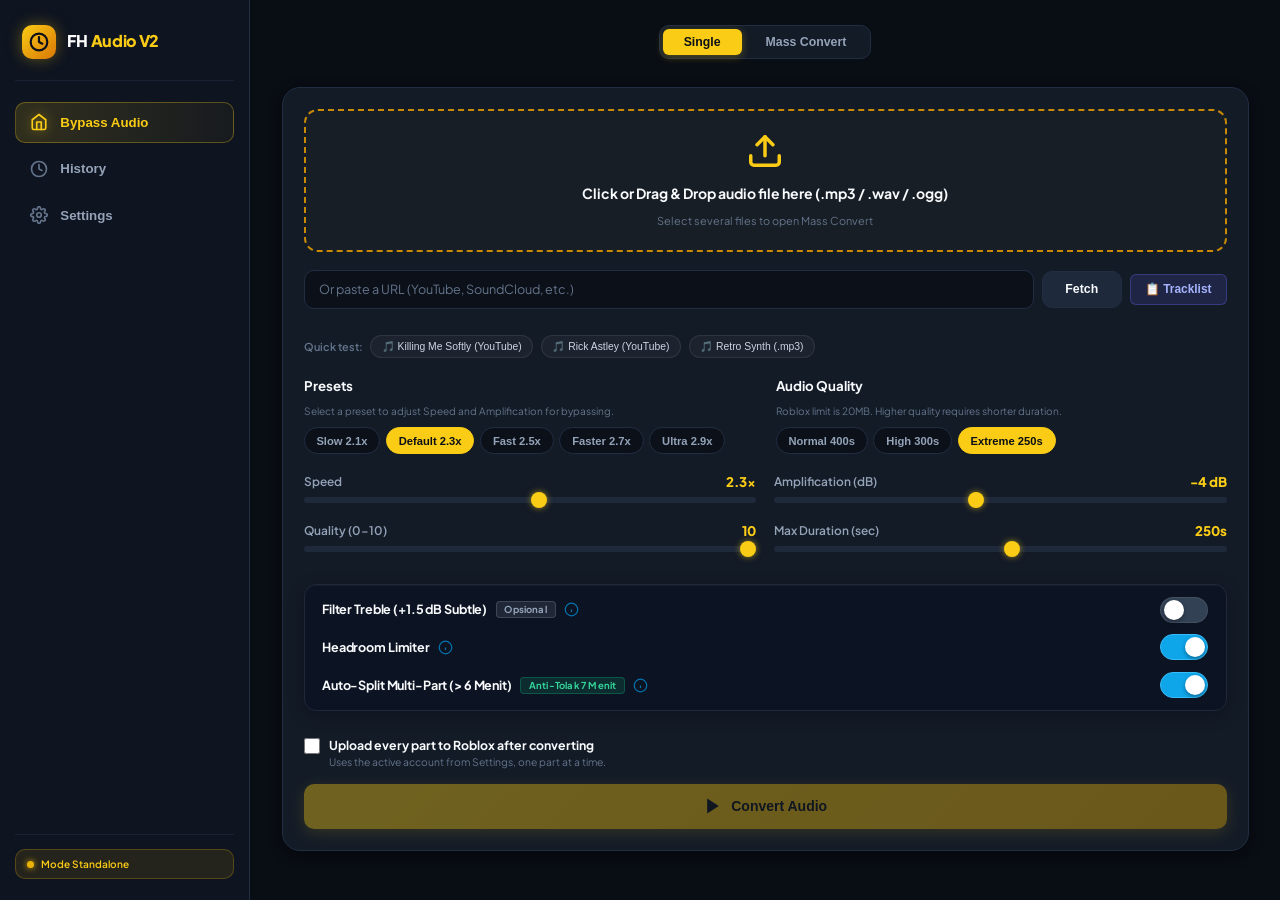
==== commit 1050aabe: "fix(bat): sanitize title, escape percent signs, and fallback to direct audio stream without ffmpeg" ====
--- a/ytrb/index.html
+++ b/ytrb/index.html
@@ -60,23 +60,11 @@
         </button>
       </nav>
 
-      <!-- Sidebar Footer (Server Status & User Info) -->
+      <!-- Sidebar Footer (Server Status) -->
       <div class="sidebar-footer">
         <div id="sidebarServerStatus" class="server-status-pill checking" title="Klik untuk cek status koneksi server lokal">
           <span class="status-indicator-dot"></span>
           <span id="serverStatusText" class="server-status-label">Memeriksa Server...</span>
-        </div>
-        <div class="user-card" style="margin-top: 0.5rem;">
-          <div class="user-avatar">
-            <svg width="16" height="16" viewBox="0 0 24 24" fill="none" stroke="currentColor" stroke-width="2.2" stroke-linecap="round" stroke-linejoin="round">
-              <path d="M20 21v-2a4 4 0 0 0-4-4H8a4 4 0 0 0-4 4v2"></path>
-              <circle cx="12" cy="7" r="4"></circle>
-            </svg>
-          </div>
-          <div class="user-info">
-            <span class="user-name">FH Audio</span>
-            <span class="user-status">Lifetime license</span>
-          </div>
         </div>
       </div>
     </aside>
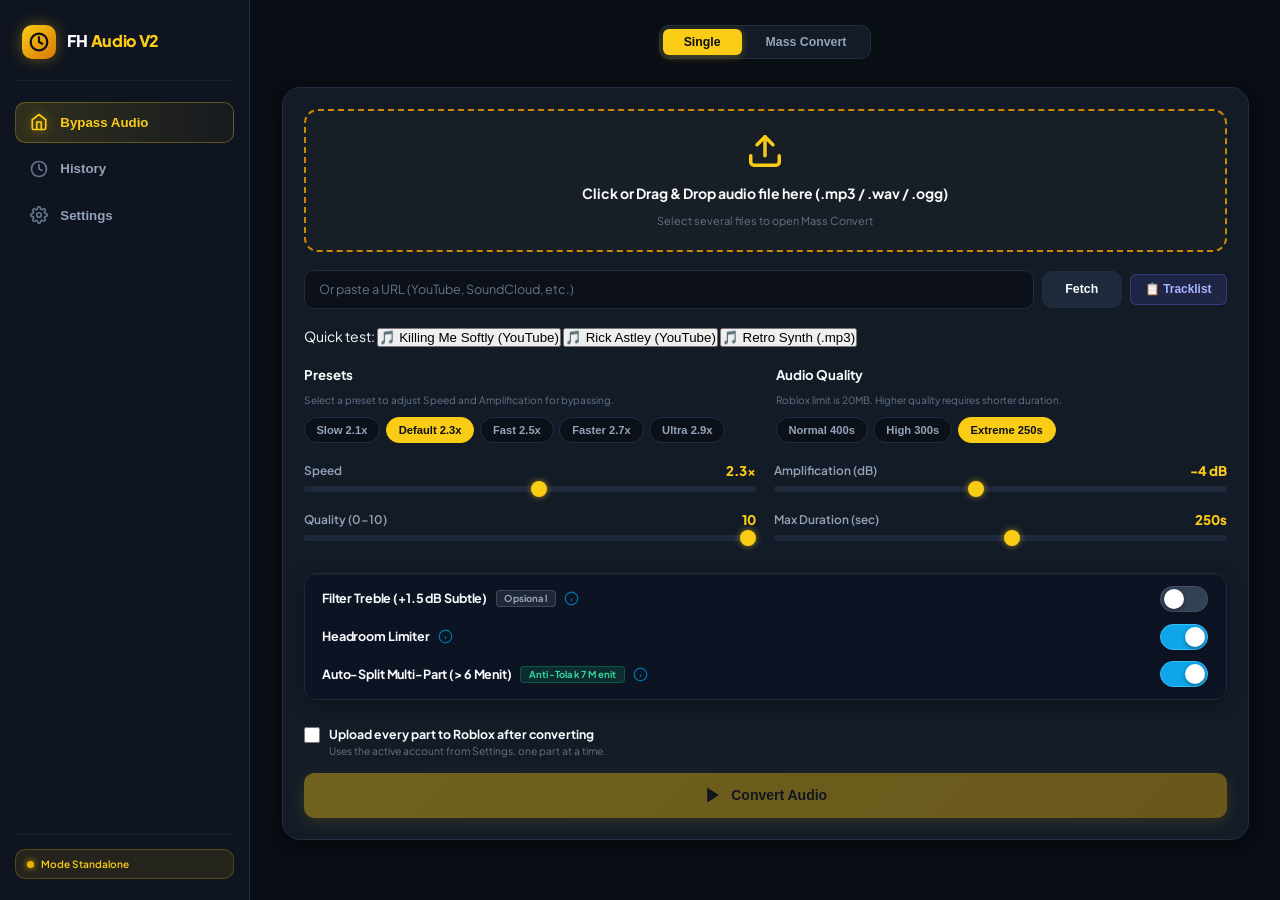
==== commit 5ad78867: "feat(settings): toggleable Cara mendapatkan API tutorial button with default hidden view" ====
--- a/ytrb/index.html
+++ b/ytrb/index.html
@@ -634,14 +634,79 @@
               <h2 class="settings-section-title">Roblox API Accounts</h2>
               <p class="settings-section-sub">Save several Open Cloud API Keys and pick which one is active. The active account is used when you press "Upload to Roblox" in the History tab. Keys are stored only on this device.</p>
             </div>
-            <button type="button" id="btnOpenAddAccount" class="btn-add-account">
-              <svg width="16" height="16" viewBox="0 0 24 24" fill="none" stroke="currentColor" stroke-width="2.6"><line x1="12" y1="5" x2="12" y2="19"></line><line x1="5" y1="12" x2="19" y2="12"></line></svg>
-              <span>+ Add account</span>
-            </button>
+            <div class="settings-actions-wrap">
+              <button type="button" id="btnToggleApiTutorial" class="btn-tutorial-toggle" title="Lihat panduan cara mendapatkan Roblox Open Cloud API Key">
+                <svg width="15" height="15" viewBox="0 0 24 24" fill="none" stroke="currentColor" stroke-width="2.2"><circle cx="12" cy="12" r="10"></circle><path d="M9.09 9a3 3 0 0 1 5.83 1c0 2-3 3-3 3"></path><line x1="12" y1="17" x2="12.01" y2="17"></line></svg>
+                <span>Cara mendapatkan API</span>
+              </button>
+              <button type="button" id="btnOpenAddAccount" class="btn-add-account">
+                <svg width="16" height="16" viewBox="0 0 24 24" fill="none" stroke="currentColor" stroke-width="2.6"><line x1="12" y1="5" x2="12" y2="19"></line><line x1="5" y1="12" x2="19" y2="12"></line></svg>
+                <span>+ Add account</span>
+              </button>
+            </div>
           </div>
 
           <!-- Accounts List -->
           <div id="accountsList" class="accounts-list"></div>
+
+          <!-- Tutorial: Cara Mendapatkan Roblox Open Cloud API Key (Default Hidden, muncul saat tombol diklik) -->
+          <div id="apiTutorialBox" class="api-tutorial-box" style="display: none;">
+            <div class="api-tutorial-header">
+              <div class="api-tutorial-title-row">
+                <span class="api-tutorial-badge">PANDUAN RESMI</span>
+                <h4 class="api-tutorial-title">Cara Mendapatkan Roblox Open Cloud API Key (100% Gratis)</h4>
+              </div>
+              <div class="api-tutorial-header-actions">
+                <a href="https://create.roblox.com/dashboard/credentials" target="_blank" rel="noopener noreferrer" class="btn-open-roblox-hub" title="Buka Roblox Creator Hub di tab baru">
+                  <span>Buka Roblox Creator Hub</span>
+                  <svg width="13" height="13" viewBox="0 0 24 24" fill="none" stroke="currentColor" stroke-width="2.5"><path d="M18 13v6a2 2 0 0 1-2 2H5a2 2 0 0 1-2-2V8a2 2 0 0 1 2-2h6"></path><polyline points="15 3 21 3 21 9"></polyline><line x1="10" y1="14" x2="21" y2="3"></line></svg>
+                </a>
+                <button type="button" id="btnCloseApiTutorial" class="btn-close-tutorial" title="Tutup panduan">✕</button>
+              </div>
+            </div>
+
+            <div class="api-tutorial-steps">
+              <div class="api-step-item">
+                <div class="api-step-num">1</div>
+                <div class="api-step-content">
+                  <div class="api-step-heading">Buka Halaman Credentials</div>
+                  <div class="api-step-desc">Login ke akun Roblox Anda dan buka <b>create.roblox.com/dashboard/credentials</b>, lalu klik tombol biru <b>"Create API Key"</b> di kanan atas.</div>
+                </div>
+              </div>
+
+              <div class="api-step-item">
+                <div class="api-step-num">2</div>
+                <div class="api-step-content">
+                  <div class="api-step-heading">Beri Nama &amp; Pilih Creator</div>
+                  <div class="api-step-desc">Ketik nama bebas (contoh: <code>FH Audio Uploader</code>). Di kolom <b>Creator</b>, pilih akun User Anda atau Group tempat lagu akan diupload.</div>
+                </div>
+              </div>
+
+              <div class="api-step-item highlight">
+                <div class="api-step-num highlight">3</div>
+                <div class="api-step-content">
+                  <div class="api-step-heading">Pilih Izin Assets (Wajib)</div>
+                  <div class="api-step-desc">
+                    Di bagian <b>Access Permissions</b>, klik <b>"Add API System"</b> ➔ pilih <b>Assets</b>. Centang kedua izin berikut:
+                    <div class="api-perm-pills">
+                      <span class="perm-pill">✓ asset:read</span>
+                      <span class="perm-pill">✓ asset:write</span>
+                    </div>
+                  </div>
+                </div>
+              </div>
+
+              <div class="api-step-item">
+                <div class="api-step-num">4</div>
+                <div class="api-step-content">
+                  <div class="api-step-heading">IP Security &amp; Simpan</div>
+                  <div class="api-step-desc">
+                    Di <b>Security / IP Restrictions</b>, pilih <b>No IP Restrictions</b> (atau masukkan <code>0.0.0.0/0</code>) agar bisa diakses dari web/Vercel. Klik <b>"Save &amp; Generate Key"</b>, salin kodenya, lalu klik tombol <b>+ Add account</b> di atas!
+                  </div>
+                </div>
+              </div>
+            </div>
+          </div>
         </div>
 
         <!-- Section 2: Roblox Upload Naming -->
@@ -717,7 +782,7 @@
 
         <div class="modal-form-col">
           <label class="modal-label" for="accNameInput">Account Label / Name</label>
-          <input type="text" id="accNameInput" class="modal-input" placeholder="e.g. Momygze / Main Account" required />
+          <input type="text" id="accNameInput" class="modal-input" placeholder="e.g. Akun Utama / Main Account" required />
         </div>
 
         <div style="display: grid; grid-template-columns: 1fr 1fr; gap: 0.75rem;">
@@ -735,7 +800,10 @@
         </div>
 
         <div class="modal-form-col">
-          <label class="modal-label" for="accApiKey">Open Cloud API Key</label>
+          <div style="display: flex; justify-content: space-between; align-items: center;">
+            <label class="modal-label" for="accApiKey">Open Cloud API Key</label>
+            <button type="button" id="btnModalHowToGetApi" class="btn-inline-tutorial-trigger" style="font-size: 0.73rem;">Cara mendapatkan API?</button>
+          </div>
           <input type="text" id="accApiKey" class="modal-input" placeholder="Tempel API Key Open Cloud di sini..." required />
           <span style="font-size: 0.7rem; color: var(--text-dim); margin-top: 0.2rem;">
             Dibutuhkan izin: <b>asset:read</b> dan <b>asset:write</b> pada Open Cloud.
--- a/ytrb/src/styles/main.css
+++ b/ytrb/src/styles/main.css
@@ -54,6 +54,17 @@
   padding: 0;
 }
 
+.spin-icon {
+  display: inline-block;
+  animation: spin 1s linear infinite;
+  transform-origin: center;
+}
+
+@keyframes spin {
+  from { transform: rotate(0deg); }
+  to { transform: rotate(360deg); }
+}
+
 html, body {
   width: 100%;
   height: 100%;
@@ -545,6 +556,180 @@
   cursor: not-allowed;
 }
 
+/* Interactive Fetch Progress & Status Indicator */
+.fetch-progress-card {
+  width: 100%;
+  background: rgba(15, 23, 42, 0.75);
+  border: 1px solid rgba(250, 204, 21, 0.25);
+  border-radius: var(--radius-md);
+  padding: 0.85rem 1.15rem;
+  display: flex;
+  flex-direction: column;
+  gap: 0.6rem;
+  box-shadow: 0 4px 16px rgba(0, 0, 0, 0.35);
+  animation: fadeIn 0.25s ease-out;
+}
+
+.fetch-progress-card.success {
+  border-color: rgba(34, 197, 94, 0.4);
+  background: rgba(16, 185, 129, 0.06);
+}
+
+.fetch-progress-card.error {
+  border-color: rgba(239, 68, 68, 0.4);
+  background: rgba(239, 68, 68, 0.06);
+}
+
+.fetch-progress-top {
+  display: flex;
+  align-items: center;
+  justify-content: space-between;
+}
+
+.fetch-progress-left {
+  display: flex;
+  align-items: center;
+  gap: 0.6rem;
+}
+
+.fetch-spinner-dot {
+  width: 10px;
+  height: 10px;
+  border-radius: 50%;
+  background-color: var(--accent-gold);
+  box-shadow: 0 0 10px var(--accent-gold);
+  animation: fetchPulse 1.2s infinite ease-in-out;
+  flex-shrink: 0;
+}
+
+.fetch-progress-card.success .fetch-spinner-dot {
+  background-color: #22c55e;
+  box-shadow: 0 0 10px #22c55e;
+  animation: none;
+}
+
+.fetch-progress-card.error .fetch-spinner-dot {
+  background-color: #ef4444;
+  box-shadow: 0 0 10px #ef4444;
+  animation: none;
+}
+
+@keyframes fetchPulse {
+  0%, 100% { transform: scale(0.85); opacity: 0.6; }
+  50% { transform: scale(1.25); opacity: 1; }
+}
+
+.fetch-progress-status {
+  font-size: 0.86rem;
+  font-weight: 600;
+  color: var(--text-main);
+  letter-spacing: -0.01em;
+}
+
+.fetch-progress-percent {
+  font-size: 0.82rem;
+  font-weight: 700;
+  color: var(--accent-gold);
+  font-variant-numeric: tabular-nums;
+}
+
+.fetch-progress-card.success .fetch-progress-percent {
+  color: #22c55e;
+}
+
+.fetch-progress-card.error .fetch-progress-percent {
+  color: #ef4444;
+}
+
+.fetch-progress-track {
+  width: 100%;
+  height: 6px;
+  background: rgba(255, 255, 255, 0.08);
+  border-radius: var(--radius-pill);
+  overflow: hidden;
+  position: relative;
+}
+
+.fetch-progress-bar {
+  height: 100%;
+  width: 0%;
+  background: linear-gradient(90deg, #eab308, #facc15, #fde047);
+  border-radius: var(--radius-pill);
+  transition: width 0.35s cubic-bezier(0.16, 1, 0.3, 1), background-color 0.3s ease;
+  box-shadow: 0 0 8px rgba(250, 204, 21, 0.4);
+}
+
+.fetch-progress-card.success .fetch-progress-bar {
+  background: linear-gradient(90deg, #10b981, #22c55e);
+  box-shadow: 0 0 8px rgba(34, 197, 94, 0.4);
+}
+
+.fetch-progress-card.error .fetch-progress-bar {
+  background: #ef4444;
+  box-shadow: 0 0 8px rgba(239, 68, 68, 0.4);
+}
+
+.fetch-error-box {
+  margin-top: 0.35rem;
+  padding: 0.65rem 0.85rem;
+  background: rgba(239, 68, 68, 0.1);
+  border: 1px solid rgba(239, 68, 68, 0.28);
+  border-radius: var(--radius-sm);
+  display: flex;
+  align-items: center;
+  justify-content: space-between;
+  gap: 0.75rem;
+  flex-wrap: wrap;
+}
+
+.fetch-error-content {
+  display: flex;
+  align-items: center;
+  gap: 0.5rem;
+  color: #f87171;
+  font-size: 0.82rem;
+  font-weight: 500;
+  line-height: 1.35;
+}
+
+.fetch-error-actions {
+  display: flex;
+  align-items: center;
+  gap: 0.5rem;
+  margin-left: auto;
+}
+
+.btn-fetch-fallback {
+  background: rgba(239, 68, 68, 0.2);
+  border: 1px solid rgba(239, 68, 68, 0.4);
+  color: #fff;
+  font-size: 0.78rem;
+  font-weight: 700;
+  padding: 0.3rem 0.7rem;
+  border-radius: var(--radius-sm);
+  cursor: pointer;
+  transition: var(--transition);
+}
+
+.btn-fetch-fallback:hover {
+  background: rgba(239, 68, 68, 0.35);
+  border-color: #ef4444;
+}
+
+.btn-fetch-dismiss {
+  background: transparent;
+  border: none;
+  color: #94a3b8;
+  font-size: 0.9rem;
+  cursor: pointer;
+  padding: 0.2rem 0.4rem;
+  line-height: 1;
+}
+
+.btn-fetch-dismiss:hover {
+  color: #fff;
+}
+
 /* Source Header Bar (Shown when audio loaded) */
 .source-bar {
   display: flex;
@@ -730,6 +915,28 @@
   background-color: #fde047;
 }
 
+.btn-restart-start {
+  width: 32px;
+  height: 32px;
+  border-radius: var(--radius-pill);
+  background: rgba(255, 255, 255, 0.08);
+  border: 1px solid rgba(255, 255, 255, 0.15);
+  color: #facc15;
+  display: flex;
+  align-items: center;
+  justify-content: center;
+  cursor: pointer;
+  transition: var(--transition);
+  flex-shrink: 0;
+}
+
+.btn-restart-start:hover {
+  background: rgba(250, 204, 21, 0.2);
+  border-color: #facc15;
+  color: #fde047;
+  transform: scale(1.08);
+}
+
 .trimmer-curr-time {
   font-size: 1.05rem;
   font-weight: 700;
@@ -1462,6 +1669,34 @@
   gap: 0.65rem;
 }
 
+.btn-open-in-studio {
+  background: rgba(250, 204, 21, 0.12);
+  border: 1px solid rgba(250, 204, 21, 0.35);
+  color: #facc15;
+  border-radius: 8px;
+  padding: 0.45rem 0.9rem;
+  font-size: 0.82rem;
+  font-weight: 700;
+  cursor: pointer;
+  display: inline-flex;
+  align-items: center;
+  gap: 0.45rem;
+  transition: var(--transition);
+}
+
+.btn-open-in-studio:hover {
+  background: rgba(250, 204, 21, 0.22);
+  border-color: #fde047;
+  box-shadow: 0 0 12px rgba(250, 204, 21, 0.25);
+  color: #ffffff;
+}
+
+.btn-part-reconvert:hover {
+  background: rgba(250, 204, 21, 0.25) !important;
+  border-color: #fde047 !important;
+  color: #ffffff !important;
+}
+
 .btn-preview-real-song {
   background: rgba(16, 185, 129, 0.12);
   border: 1px solid rgba(16, 185, 129, 0.35);
@@ -1901,6 +2136,43 @@
   max-width: 650px;
 }
 
+.settings-actions-wrap {
+  display: flex;
+  align-items: center;
+  gap: 0.65rem;
+  flex-wrap: wrap;
+}
+
+.btn-tutorial-toggle {
+  background: rgba(245, 158, 11, 0.1);
+  color: var(--accent-gold);
+  border: 1px solid rgba(245, 158, 11, 0.35);
+  font-weight: 700;
+  font-size: 0.84rem;
+  padding: 0.52rem 0.95rem;
+  border-radius: var(--radius-md);
+  cursor: pointer;
+  transition: var(--transition);
+  display: inline-flex;
+  align-items: center;
+  gap: 0.45rem;
+  user-select: none;
+}
+
+.btn-tutorial-toggle:hover {
+  background: rgba(245, 158, 11, 0.2);
+  border-color: rgba(245, 158, 11, 0.65);
+  color: #fef08a;
+  transform: translateY(-1px);
+}
+
+.btn-tutorial-toggle.active {
+  background: rgba(245, 158, 11, 0.22);
+  border-color: var(--accent-gold);
+  color: #ffffff;
+  box-shadow: 0 0 12px rgba(245, 158, 11, 0.25);
+}
+
 .btn-add-account {
   background: linear-gradient(135deg, #fb923c 0%, #f97316 100%);
   color: #0b0f17;
@@ -2018,6 +2290,208 @@
 .btn-acc-action.delete:hover {
   border-color: var(--status-rejected);
   color: var(--status-rejected);
+}
+
+/* Tutorial Box: Cara Mendapatkan Roblox Open Cloud API Key */
+.api-tutorial-box {
+  background: linear-gradient(145deg, rgba(15, 23, 42, 0.6) 0%, rgba(9, 13, 22, 0.9) 100%);
+  border: 1px solid rgba(245, 158, 11, 0.25);
+  border-radius: var(--radius-lg);
+  padding: 1.25rem;
+  display: flex;
+  flex-direction: column;
+  gap: 1rem;
+  margin-top: 0.5rem;
+}
+
+.api-tutorial-header {
+  display: flex;
+  justify-content: space-between;
+  align-items: center;
+  flex-wrap: wrap;
+  gap: 0.75rem;
+  padding-bottom: 0.85rem;
+  border-bottom: 1px solid rgba(255, 255, 255, 0.07);
+}
+
+.api-tutorial-title-row {
+  display: flex;
+  align-items: center;
+  gap: 0.6rem;
+}
+
+.api-tutorial-badge {
+  font-size: 0.65rem;
+  font-weight: 800;
+  text-transform: uppercase;
+  letter-spacing: 0.05em;
+  background: rgba(245, 158, 11, 0.15);
+  color: var(--accent-gold);
+  border: 1px solid rgba(245, 158, 11, 0.35);
+  padding: 0.2rem 0.5rem;
+  border-radius: 4px;
+}
+
+.api-tutorial-title {
+  margin: 0;
+  font-size: 0.95rem;
+  font-weight: 800;
+  color: #f8fafc;
+}
+
+.api-tutorial-header-actions {
+  display: flex;
+  align-items: center;
+  gap: 0.5rem;
+}
+
+.btn-open-roblox-hub {
+  display: inline-flex;
+  align-items: center;
+  gap: 0.4rem;
+  font-size: 0.78rem;
+  font-weight: 700;
+  color: #0b0f17;
+  background: linear-gradient(135deg, #fbbf24 0%, #f59e0b 100%);
+  text-decoration: none;
+  padding: 0.4rem 0.85rem;
+  border-radius: 6px;
+  transition: all 0.2s ease;
+}
+
+.btn-open-roblox-hub:hover {
+  background: linear-gradient(135deg, #fde68a 0%, #fbbf24 100%);
+  transform: translateY(-1px);
+}
+
+.btn-close-tutorial {
+  background: rgba(255, 255, 255, 0.06);
+  border: 1px solid rgba(255, 255, 255, 0.12);
+  color: var(--text-dim);
+  width: 28px;
+  height: 28px;
+  border-radius: 6px;
+  display: inline-flex;
+  align-items: center;
+  justify-content: center;
+  font-size: 0.85rem;
+  cursor: pointer;
+  transition: all 0.15s ease;
+  padding: 0;
+  line-height: 1;
+}
+
+.btn-close-tutorial:hover {
+  background: rgba(239, 68, 68, 0.2);
+  border-color: rgba(239, 68, 68, 0.4);
+  color: #fca5a5;
+}
+
+.btn-inline-tutorial-trigger {
+  background: none;
+  border: none;
+  color: var(--accent-gold);
+  font-weight: 700;
+  text-decoration: underline;
+  cursor: pointer;
+  padding: 0;
+  font-size: inherit;
+  font-family: inherit;
+}
+
+.btn-inline-tutorial-trigger:hover {
+  color: #fef08a;
+}
+
+.api-tutorial-steps {
+  display: grid;
+  grid-template-columns: repeat(auto-fit, minmax(220px, 1fr));
+  gap: 0.85rem;
+}
+
+.api-step-item {
+  background: rgba(11, 15, 23, 0.75);
+  border: 1px solid rgba(255, 255, 255, 0.06);
+  border-radius: var(--radius-md);
+  padding: 0.85rem;
+  display: flex;
+  gap: 0.75rem;
+  transition: border-color 0.2s;
+}
+
+.api-step-item:hover {
+  border-color: rgba(245, 158, 11, 0.3);
+}
+
+.api-step-item.highlight {
+  border-color: rgba(245, 158, 11, 0.4);
+  background: rgba(245, 158, 11, 0.04);
+}
+
+.api-step-num {
+  width: 26px;
+  height: 26px;
+  min-width: 26px;
+  border-radius: 50%;
+  background: #1e293b;
+  color: #94a3b8;
+  font-weight: 800;
+  font-size: 0.78rem;
+  display: flex;
+  align-items: center;
+  justify-content: center;
+}
+
+.api-step-num.highlight {
+  background: var(--accent-gold);
+  color: #0b0f17;
+}
+
+.api-step-content {
+  display: flex;
+  flex-direction: column;
+  gap: 0.25rem;
+}
+
+.api-step-heading {
+  font-size: 0.82rem;
+  font-weight: 700;
+  color: #f1f5f9;
+}
+
+.api-step-desc {
+  font-size: 0.74rem;
+  color: #94a3b8;
+  line-height: 1.4;
+}
+
+.api-step-desc b {
+  color: #e2e8f0;
+}
+
+.api-step-desc code {
+  background: rgba(0, 0, 0, 0.4);
+  padding: 0.1rem 0.3rem;
+  border-radius: 3px;
+  color: var(--accent-gold);
+  font-size: 0.72rem;
+}
+
+.api-perm-pills {
+  display: flex;
+  gap: 0.35rem;
+  margin-top: 0.3rem;
+  flex-wrap: wrap;
+}
+
+.perm-pill {
+  font-size: 0.68rem;
+  font-weight: 700;
+  color: #22c55e;
+  background: rgba(34, 197, 94, 0.12);
+  border: 1px solid rgba(34, 197, 94, 0.25);
+  padding: 0.1rem 0.4rem;
+  border-radius: 4px;
 }
 
 /* Roblox Upload Naming Options */
@@ -2989,6 +3463,12 @@
   border: 1px solid rgba(16, 185, 129, 0.3);
 }
 
+.badge-anti-harsh {
+  background: rgba(245, 158, 11, 0.18);
+  color: #fbbf24;
+  border: 1px solid rgba(245, 158, 11, 0.35);
+}
+
 .info-tooltip-trigger {
   color: #0284c7;
   cursor: help;
@@ -3058,42 +3538,23 @@
   transform: translateX(21px);
 }
 
-/* Quick test shortcuts row */
-.quick-test-row {
-  display: flex;
-  align-items: center;
-  gap: 0.55rem;
-  margin-top: 0.65rem;
-  flex-wrap: wrap;
-}
-
-.quick-test-label {
-  font-size: 0.78rem;
-  color: #64748b;
-  font-weight: 600;
-  user-select: none;
-}
-
-.btn-quick-pill {
-  background: rgba(255, 255, 255, 0.04);
-  border: 1px solid rgba(255, 255, 255, 0.08);
-  color: #cbd5e1;
-  padding: 0.28rem 0.75rem;
-  border-radius: 16px;
-  font-size: 0.74rem;
-  font-weight: 500;
-  cursor: pointer;
-  transition: all 0.2s cubic-bezier(0.4, 0, 0.2, 1);
-  user-select: none;
-}
-
-.btn-quick-pill:hover {
-  background: rgba(14, 165, 233, 0.15);
-  border-color: rgba(14, 165, 233, 0.35);
-  color: #38bdf8;
-  transform: translateY(-1px);
-}
-
-
-
-
+@keyframes attentionPulse {
+  0% {
+    box-shadow: 0 0 0 0 rgba(245, 158, 11, 0.6);
+    border-color: #f59e0b;
+  }
+  50% {
+    box-shadow: 0 0 0 6px rgba(245, 158, 11, 0.2);
+    border-color: #fbbf24;
+  }
+  100% {
+    box-shadow: 0 0 0 0 rgba(245, 158, 11, 0);
+    border-color: #f59e0b;
+  }
+}
+
+.input-attention-ring {
+  animation: attentionPulse 0.8s ease-in-out 3;
+  border-color: #f59e0b !important;
+}
+
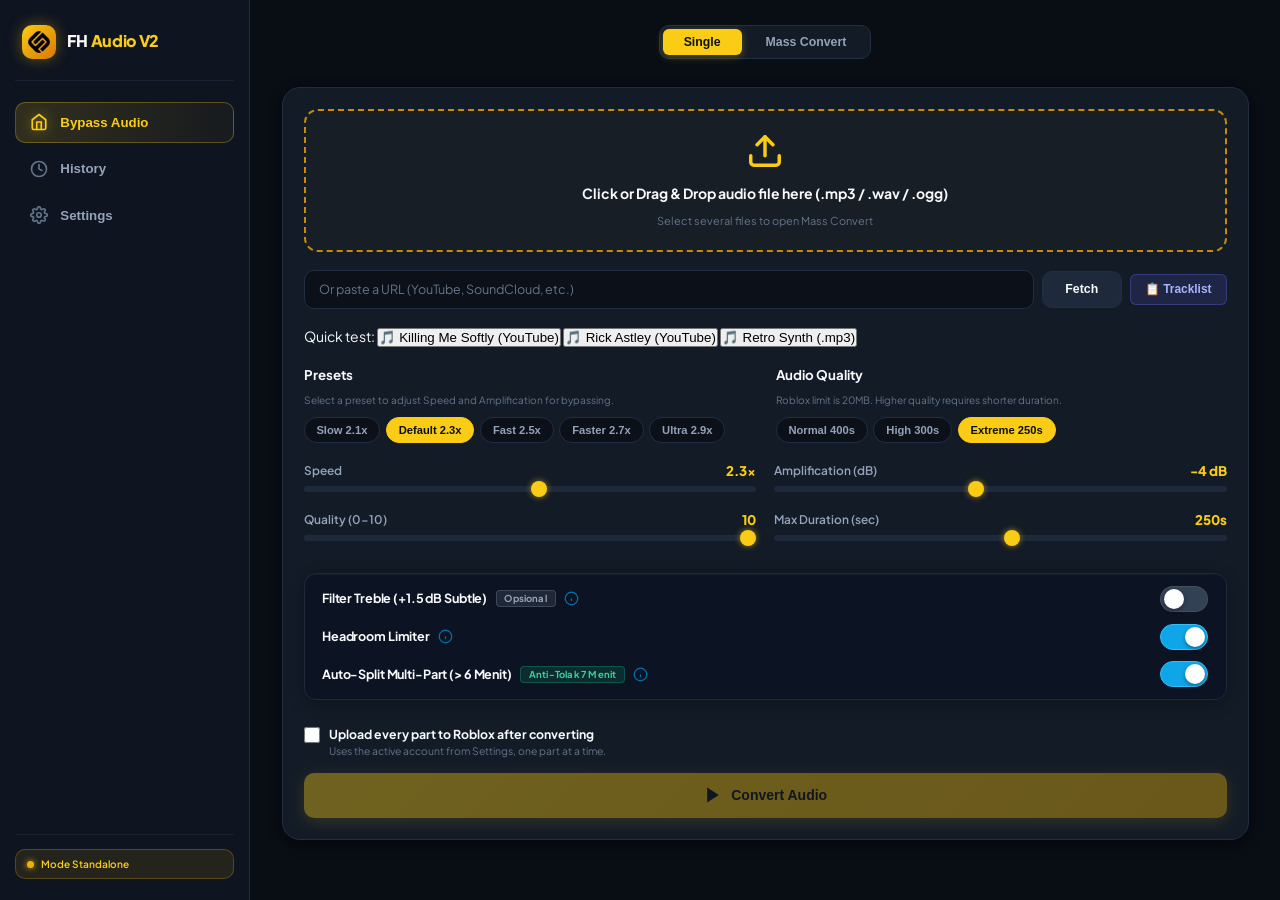
==== commit 5ec6fd99: "feat(ui): update brand logo and optimize mobile responsiveness for history and studio" ====
--- a/ytrb/index.html
+++ b/ytrb/index.html
@@ -11,8 +11,11 @@
   <link rel="preconnect" href="https://fonts.gstatic.com" crossorigin>
   <link href="https://fonts.googleapis.com/css2?family=Plus+Jakarta+Sans:wght@400;500;600;700;800&family=JetBrains+Mono:wght@500;700&display=swap" rel="stylesheet">
 
+  <!-- Favicon -->
+  <link rel="icon" type="image/png" href="./src/assets/logo.png" />
+
   <!-- Main Styling -->
-  <link rel="stylesheet" href="./src/styles/main.css?v=5" />
+  <link rel="stylesheet" href="./src/styles/main.css?v=8" />
 </head>
 <body>
 
@@ -23,10 +26,7 @@
     <aside class="sidebar">
       <div class="brand-section">
         <div class="brand-icon">
-          <svg width="20" height="20" viewBox="0 0 24 24" fill="none" stroke="currentColor" stroke-width="2.6" stroke-linecap="round" stroke-linejoin="round">
-            <circle cx="12" cy="12" r="10"></circle>
-            <polyline points="12 6 12 12 16 14"></polyline>
-          </svg>
+          <img src="./src/assets/logo.png" alt="FH Logo" class="brand-logo-img" />
         </div>
         <div class="brand-text">
           <div class="brand-title">FH <span>Audio V2</span></div>
@@ -73,6 +73,20 @@
          MAIN CONTENT AREA
          ========================================== -->
     <main class="main-content custom-scroll">
+
+      <!-- Mobile Top Brand Bar (Visible only on <= 768px) -->
+      <header class="mobile-top-header">
+        <div class="mobile-brand-wrap">
+          <div class="brand-icon mobile">
+            <img src="./src/assets/logo.png" alt="FH Logo" class="brand-logo-img" />
+          </div>
+          <div class="mobile-brand-title">FH <span>AUDIO</span> <span class="mobile-v2-badge">V2</span></div>
+        </div>
+        <div class="mobile-status-tag" id="mobileStatusTag" title="Engine Status">
+          <span class="status-indicator-dot"></span>
+          <span>ONLINE</span>
+        </div>
+      </header>
 
       <!-- ==========================================
            TAB 1: BYPASS AUDIO
@@ -653,8 +667,8 @@
           <div id="apiTutorialBox" class="api-tutorial-box" style="display: none;">
             <div class="api-tutorial-header">
               <div class="api-tutorial-title-row">
-                <span class="api-tutorial-badge">PANDUAN RESMI</span>
-                <h4 class="api-tutorial-title">Cara Mendapatkan Roblox Open Cloud API Key (100% Gratis)</h4>
+                <span class="api-tutorial-badge">PANDUAN RESMI TERBARU</span>
+                <h4 class="api-tutorial-title">Cara Membuat Roblox Open Cloud API Key (User &amp; Group)</h4>
               </div>
               <div class="api-tutorial-header-actions">
                 <a href="https://create.roblox.com/dashboard/credentials" target="_blank" rel="noopener noreferrer" class="btn-open-roblox-hub" title="Buka Roblox Creator Hub di tab baru">
@@ -665,45 +679,152 @@
               </div>
             </div>
 
-            <div class="api-tutorial-steps">
-              <div class="api-step-item">
-                <div class="api-step-num">1</div>
-                <div class="api-step-content">
-                  <div class="api-step-heading">Buka Halaman Credentials</div>
-                  <div class="api-step-desc">Login ke akun Roblox Anda dan buka <b>create.roblox.com/dashboard/credentials</b>, lalu klik tombol biru <b>"Create API Key"</b> di kanan atas.</div>
-                </div>
-              </div>
-
-              <div class="api-step-item">
-                <div class="api-step-num">2</div>
-                <div class="api-step-content">
-                  <div class="api-step-heading">Beri Nama &amp; Pilih Creator</div>
-                  <div class="api-step-desc">Ketik nama bebas (contoh: <code>FH Audio Uploader</code>). Di kolom <b>Creator</b>, pilih akun User Anda atau Group tempat lagu akan diupload.</div>
-                </div>
-              </div>
-
-              <div class="api-step-item highlight">
-                <div class="api-step-num highlight">3</div>
-                <div class="api-step-content">
-                  <div class="api-step-heading">Pilih Izin Assets (Wajib)</div>
-                  <div class="api-step-desc">
-                    Di bagian <b>Access Permissions</b>, klik <b>"Add API System"</b> ➔ pilih <b>Assets</b>. Centang kedua izin berikut:
-                    <div class="api-perm-pills">
-                      <span class="perm-pill">✓ asset:read</span>
-                      <span class="perm-pill">✓ asset:write</span>
+            <!-- Tab Switcher User vs Group -->
+            <div class="api-tutorial-tabs-row">
+              <button type="button" id="btnTutorTabUser" class="tutor-type-pill active">
+                <span>👤 Akun Pribadi (User ID)</span>
+              </button>
+              <button type="button" id="btnTutorTabGroup" class="tutor-type-pill">
+                <span>👥 Akun Group / Studio (Group ID)</span>
+              </button>
+            </div>
+
+            <!-- Panel 1: Akun Pribadi (User) -->
+            <div id="panelTutorUser" class="tutor-tab-panel">
+              <div class="api-tutorial-steps">
+                <div class="api-step-item">
+                  <div class="api-step-num">1</div>
+                  <div class="api-step-content">
+                    <div class="api-step-heading">Pastikan Akun Pribadi di Kiri Atas</div>
+                    <div class="api-step-desc">Buka <b>create.roblox.com</b>. Di bawah logo <b>ROBLOX CREATOR</b> (pojok kiri atas), pastikan nama akun profil pribadi Anda yang terpilih (contoh: <code>Feyhams ∨</code>).</div>
+                  </div>
+                </div>
+
+                <div class="api-step-item highlight">
+                  <div class="api-step-num highlight">2</div>
+                  <div class="api-step-content">
+                    <div class="api-step-heading">Klik "... All tools" ➔ "API Keys"</div>
+                    <div class="api-step-desc">Di menu samping kiri, klik tombol <b>"... All tools"</b>. Pada jendela panel yang muncul, di bawah kolom <b>Creations</b>, klik <b>"API Keys"</b> (di atas <i>OAuth 2.0 apps</i>).</div>
+                  </div>
+                </div>
+
+                <div class="api-step-item">
+                  <div class="api-step-num">3</div>
+                  <div class="api-step-content">
+                    <div class="api-step-heading">Klik "Create API Key"</div>
+                    <div class="api-step-desc">Klik tombol biru <b>"Create API Key"</b> di kanan atas. Isi kolom <b>Name</b> bebas (contoh: <code>FH Audio User</code>).</div>
+                  </div>
+                </div>
+
+                <div class="api-step-item highlight">
+                  <div class="api-step-num highlight">4</div>
+                  <div class="api-step-content">
+                    <div class="api-step-heading">Izin Assets (Wajib)</div>
+                    <div class="api-step-desc">
+                      Di <b>Access Permissions</b>, klik <b>"Add API System"</b> / <b>"Select API System"</b> ➔ pilih <b>Assets</b>. Centang kedua izin berikut:
+                      <div class="api-perm-pills">
+                        <span class="perm-pill">✓ asset:read</span>
+                        <span class="perm-pill">✓ asset:write</span>
+                      </div>
                     </div>
                   </div>
                 </div>
-              </div>
-
-              <div class="api-step-item">
-                <div class="api-step-num">4</div>
-                <div class="api-step-content">
-                  <div class="api-step-heading">IP Security &amp; Simpan</div>
-                  <div class="api-step-desc">
-                    Di <b>Security / IP Restrictions</b>, pilih <b>No IP Restrictions</b> (atau masukkan <code>0.0.0.0/0</code>) agar bisa diakses dari web/Vercel. Klik <b>"Save &amp; Generate Key"</b>, salin kodenya, lalu klik tombol <b>+ Add account</b> di atas!
-                  </div>
-                </div>
+
+                <div class="api-step-item">
+                  <div class="api-step-num">5</div>
+                  <div class="api-step-content">
+                    <div class="api-step-heading">IP Security &amp; Salin Kunci</div>
+                    <div class="api-step-desc">
+                      Di <b>Security / IP Restrictions</b>, pilih <b>No IP Restrictions</b> (atau masukkan <code>0.0.0.0/0</code>) agar request upload web tidak diblokir. Klik <b>"Save &amp; Generate Key"</b> lalu langsung <b>Salin (Copy)</b> kodenya.
+                    </div>
+                  </div>
+                </div>
+
+                <div class="api-step-item">
+                  <div class="api-step-num">6</div>
+                  <div class="api-step-content">
+                    <div class="api-step-heading">Simpan ke FH Audio</div>
+                    <div class="api-step-desc">
+                      Klik <b>+ Add account</b> di atas ➔ Creator Type: <b>User ID</b> ➔ Masukkan ID dari URL profil Anda (<code>roblox.com/users/<b>[ID]</b>/profile</code>) dan tempelkan API Key!
+                    </div>
+                  </div>
+                </div>
+              </div>
+            </div>
+
+            <!-- Panel 2: Akun Group / Studio -->
+            <div id="panelTutorGroup" class="tutor-tab-panel" style="display: none;">
+              <div class="api-tutorial-steps">
+                <div class="api-step-item highlight">
+                  <div class="api-step-num highlight">1</div>
+                  <div class="api-step-content">
+                    <div class="api-step-heading">GANTI DROPDOWN PROFIL KE GROUP</div>
+                    <div class="api-step-desc">
+                      Buka <b>create.roblox.com</b>. Di bawah logo <b>ROBLOX CREATOR</b> (pojok kiri atas), klik dropdown akun Anda (contoh: <code>Feyhams ∨</code>) ➔ <b>PILIH NAMA GROUP ANDA</b>. Halaman akan beralih ke dashboard Group tersebut!
+                    </div>
+                  </div>
+                </div>
+
+                <div class="api-step-item highlight">
+                  <div class="api-step-num highlight">2</div>
+                  <div class="api-step-content">
+                    <div class="api-step-heading">Klik "... All tools" ➔ "API Keys"</div>
+                    <div class="api-step-desc">Di menu samping kiri, klik <b>"... All tools"</b>. Pada jendela panel yang muncul, di bawah kolom <b>Creations</b>, klik <b>"API Keys"</b>.</div>
+                  </div>
+                </div>
+
+                <div class="api-step-item">
+                  <div class="api-step-num">3</div>
+                  <div class="api-step-content">
+                    <div class="api-step-heading">Klik "Create API Key"</div>
+                    <div class="api-step-desc">Klik tombol biru <b>"Create API Key"</b>. Beri nama bebas (contoh: <code>FH Audio Group</code>). <i>(Catatan: Akun Anda harus Owner Group atau Admin dengan hak akses Open Cloud)</i>.</div>
+                  </div>
+                </div>
+
+                <div class="api-step-item highlight">
+                  <div class="api-step-num highlight">4</div>
+                  <div class="api-step-content">
+                    <div class="api-step-heading">Izin Assets (Wajib)</div>
+                    <div class="api-step-desc">
+                      Di <b>Access Permissions</b>, klik <b>"Add API System"</b> / <b>"Select API System"</b> ➔ pilih <b>Assets</b>. Centang kedua izin:
+                      <div class="api-perm-pills">
+                        <span class="perm-pill">✓ asset:read</span>
+                        <span class="perm-pill">✓ asset:write</span>
+                      </div>
+                    </div>
+                  </div>
+                </div>
+
+                <div class="api-step-item">
+                  <div class="api-step-num">5</div>
+                  <div class="api-step-content">
+                    <div class="api-step-heading">IP Security &amp; Salin Kunci</div>
+                    <div class="api-step-desc">
+                      Di <b>Security / IP Restrictions</b>, pilih <b>No IP Restrictions</b> (atau masukkan <code>0.0.0.0/0</code>). Klik <b>"Save &amp; Generate Key"</b> lalu langsung <b>Salin (Copy)</b> kodenya.
+                    </div>
+                  </div>
+                </div>
+
+                <div class="api-step-item">
+                  <div class="api-step-num">6</div>
+                  <div class="api-step-content">
+                    <div class="api-step-heading">Simpan ke FH Audio</div>
+                    <div class="api-step-desc">
+                      Klik <b>+ Add account</b> di atas ➔ Creator Type: <b>Group ID</b> ➔ Masukkan ID dari URL group Anda (<code>roblox.com/groups/<b>[ID]</b>/...</code>) dan tempelkan API Key!
+                    </div>
+                  </div>
+                </div>
+              </div>
+            </div>
+
+            <!-- Petunjuk ID Cepat -->
+            <div class="api-id-helper-box">
+              <span style="font-size: 1.15rem; line-height: 1;">💡</span>
+              <div style="display: flex; flex-direction: column; gap: 0.25rem;">
+                <span style="font-weight: 700; color: #f8fafc;">Cara Mengetahui Target ID Anda di Roblox:</span>
+                <span>• <b>User ID:</b> Buka profil Roblox Anda di browser ➔ lihat link URL: <code>roblox.com/users/<b>283131443</b>/profile</code> (angka tersebut adalah User ID).</span>
+                <span>• <b>Group ID:</b> Buka halaman Group Anda di browser ➔ lihat link URL: <code>roblox.com/groups/<b>12345678</b>/Nama-Group</code> (angka tersebut adalah Group ID).</span>
+                <span>• <b>Penting:</b> Pastikan memilih <b>"No IP Restrictions"</b> saat membuat API Key agar pengunggahan audio dari browser/web hosting tidak terblokir firewall IP Roblox.</span>
               </div>
             </div>
           </div>
--- a/ytrb/src/styles/main.css
+++ b/ytrb/src/styles/main.css
@@ -122,6 +122,19 @@
   color: #0b0f17;
   box-shadow: 0 0 15px rgba(250, 204, 21, 0.35);
   flex-shrink: 0;
+  overflow: hidden;
+}
+
+.brand-logo-img {
+  width: 22px;
+  height: 22px;
+  object-fit: contain;
+  display: block;
+}
+
+.brand-icon.mobile .brand-logo-img {
+  width: 20px;
+  height: 20px;
 }
 
 .brand-text {
@@ -2343,6 +2356,61 @@
   display: flex;
   align-items: center;
   gap: 0.5rem;
+}
+
+.api-tutorial-tabs-row {
+  display: flex;
+  gap: 0.5rem;
+  border-bottom: 1px solid rgba(255, 255, 255, 0.08);
+  padding-bottom: 0.75rem;
+  flex-wrap: wrap;
+}
+
+.tutor-type-pill {
+  background: rgba(255, 255, 255, 0.05);
+  border: 1px solid rgba(255, 255, 255, 0.1);
+  color: var(--text-dim);
+  padding: 0.45rem 0.95rem;
+  border-radius: var(--radius-md);
+  font-size: 0.82rem;
+  font-weight: 700;
+  cursor: pointer;
+  transition: all 0.2s ease;
+  display: inline-flex;
+  align-items: center;
+  gap: 0.4rem;
+}
+
+.tutor-type-pill:hover {
+  background: rgba(255, 255, 255, 0.1);
+  color: var(--text-main);
+}
+
+.tutor-type-pill.active {
+  background: rgba(245, 158, 11, 0.15);
+  border-color: rgba(245, 158, 11, 0.45);
+  color: var(--accent-gold);
+}
+
+.api-id-helper-box {
+  background: rgba(14, 165, 233, 0.08);
+  border: 1px solid rgba(14, 165, 233, 0.25);
+  border-radius: var(--radius-md);
+  padding: 0.85rem 1rem;
+  display: flex;
+  align-items: flex-start;
+  gap: 0.75rem;
+  font-size: 0.8rem;
+  color: #cbd5e1;
+  line-height: 1.5;
+}
+
+.api-id-helper-box code {
+  background: rgba(0, 0, 0, 0.4);
+  padding: 0.1rem 0.35rem;
+  border-radius: 4px;
+  color: #38bdf8;
+  font-size: 0.78rem;
 }
 
 .btn-open-roblox-hub {
@@ -3558,3 +3626,746 @@
   border-color: #f59e0b !important;
 }
 
+/* Desktop default: mobile top bar hidden */
+.mobile-top-header {
+  display: none;
+}
+
+/* ==========================================================================
+   MOBILE RESPONSIVE SUITE (Screen <= 768px)
+   ========================================================================== */
+@media (max-width: 768px) {
+  html, body {
+    overflow-y: auto !important;
+    height: 100%;
+    -webkit-overflow-scrolling: touch;
+  }
+
+  .app-wrapper {
+    flex-direction: column !important;
+    width: 100% !important;
+    min-height: 100vh;
+    height: auto !important;
+    overflow-x: hidden !important;
+  }
+
+  /* Mobile Top Brand Bar (Sticky header) */
+  .mobile-top-header {
+    display: flex !important;
+    justify-content: space-between;
+    align-items: center;
+    padding: 0.75rem 1rem;
+    background: rgba(11, 15, 23, 0.92);
+    border-bottom: 1px solid rgba(255, 255, 255, 0.08);
+    position: sticky;
+    top: 0;
+    left: 0;
+    right: 0;
+    z-index: 90;
+    backdrop-filter: blur(16px);
+    -webkit-backdrop-filter: blur(16px);
+  }
+
+  .mobile-brand-wrap {
+    display: flex;
+    align-items: center;
+    gap: 0.6rem;
+  }
+
+  .brand-icon.mobile {
+    width: 30px;
+    height: 30px;
+    border-radius: 8px;
+    background: linear-gradient(135deg, #facc15 0%, #d97706 100%);
+    display: flex;
+    align-items: center;
+    justify-content: center;
+    color: #0b0f17;
+  }
+
+  .mobile-brand-title {
+    font-size: 1.05rem;
+    font-weight: 800;
+    letter-spacing: -0.01em;
+    color: #ffffff;
+    display: flex;
+    align-items: center;
+    gap: 0.25rem;
+  }
+
+  .mobile-brand-title span {
+    color: #facc15;
+  }
+
+  .mobile-v2-badge {
+    font-size: 0.62rem;
+    font-weight: 800;
+    background: rgba(56, 189, 248, 0.18);
+    color: #38bdf8;
+    border: 1px solid rgba(56, 189, 248, 0.35);
+    padding: 0.15rem 0.4rem;
+    border-radius: 4px;
+    line-height: 1.2;
+    margin-left: 0.25rem;
+  }
+
+  .mobile-status-tag {
+    display: flex;
+    align-items: center;
+    gap: 0.35rem;
+    font-size: 0.68rem;
+    font-weight: 800;
+    color: #4ade80;
+    background: rgba(34, 197, 94, 0.12);
+    border: 1px solid rgba(34, 197, 94, 0.25);
+    padding: 0.25rem 0.6rem;
+    border-radius: 999px;
+  }
+
+  /* Main Content: Full width with space for bottom navigation */
+  .main-content {
+    padding: 1rem 0.85rem 5.5rem 0.85rem !important;
+    width: 100% !important;
+    height: auto !important;
+    min-height: calc(100vh - 60px) !important;
+    overflow-y: visible !important;
+    overflow-x: hidden !important;
+  }
+
+  /* Bottom Navigation Bar */
+  .sidebar {
+    position: fixed !important;
+    bottom: 0 !important;
+    left: 0 !important;
+    right: 0 !important;
+    width: 100% !important;
+    min-width: 0 !important;
+    height: 64px !important;
+    z-index: 999 !important;
+    flex-direction: row !important;
+    border-right: none !important;
+    border-top: 1px solid rgba(255, 255, 255, 0.1) !important;
+    background: rgba(11, 15, 23, 0.88) !important;
+    backdrop-filter: blur(20px) !important;
+    -webkit-backdrop-filter: blur(20px) !important;
+    padding: 0 0.5rem !important;
+    justify-content: space-around !important;
+    align-items: center !important;
+    box-shadow: 0 -8px 24px rgba(0, 0, 0, 0.55) !important;
+  }
+
+  .sidebar .brand-section {
+    display: none !important;
+  }
+
+  .sidebar .sidebar-footer {
+    display: none !important;
+  }
+
+  .sidebar-nav {
+    flex-direction: row !important;
+    margin: 0 !important;
+    width: 100% !important;
+    justify-content: space-around !important;
+    align-items: center !important;
+    gap: 0.35rem !important;
+  }
+
+  .nav-item {
+    flex-direction: column !important;
+    gap: 0.2rem !important;
+    padding: 0.35rem 0.5rem !important;
+    font-size: 0.68rem !important;
+    align-items: center !important;
+    text-align: center !important;
+    border-radius: 8px !important;
+    justify-content: center !important;
+    width: auto !important;
+    flex: 1 !important;
+    background: transparent !important;
+    border: 1px solid transparent !important;
+  }
+
+  .nav-item svg {
+    width: 20px !important;
+    height: 20px !important;
+    color: #64748b !important;
+  }
+
+  .nav-item span {
+    font-size: 0.68rem !important;
+    font-weight: 700 !important;
+    color: #94a3b8 !important;
+  }
+
+  .nav-item.active {
+    background: rgba(250, 204, 21, 0.12) !important;
+    border-color: rgba(250, 204, 21, 0.35) !important;
+  }
+
+  .nav-item.active svg {
+    color: #facc15 !important;
+    filter: drop-shadow(0 0 6px rgba(250, 204, 21, 0.6)) !important;
+  }
+
+  .nav-item.active span {
+    color: #facc15 !important;
+  }
+
+  /* YouTube Section & Convert Cards */
+  .bypass-card {
+    padding: 1rem !important;
+    border-radius: 14px !important;
+  }
+
+  .yt-input-row {
+    flex-direction: column !important;
+    gap: 0.5rem !important;
+  }
+
+  .btn-fetch-yt {
+    width: 100% !important;
+    justify-content: center !important;
+    padding: 0.75rem 1rem !important;
+  }
+
+  .yt-action-buttons-grid {
+    grid-template-columns: 1fr !important;
+    gap: 0.65rem !important;
+  }
+
+  .btn-yt-action {
+    width: 100% !important;
+    justify-content: center !important;
+    padding: 0.75rem 1rem !important;
+  }
+
+  .yt-quality-pills-row {
+    flex-wrap: wrap !important;
+    gap: 0.35rem !important;
+  }
+
+  .yt-quality-pill {
+    flex: 1 1 calc(50% - 0.35rem) !important;
+    text-align: center !important;
+  }
+
+  /* Waveform Card & Trimmer */
+  .waveform-card {
+    padding: 0.85rem !important;
+    border-radius: 14px !important;
+    margin-top: 0.75rem !important;
+  }
+
+  .waveform-container-outer {
+    height: 140px !important;
+  }
+
+  .waveform-canvas {
+    height: 140px !important;
+    touch-action: none !important;
+  }
+
+  .waveform-ruler {
+    font-size: 0.68rem !important;
+    padding: 0.25rem 0.5rem !important;
+  }
+
+  .trimmer-controls-bar {
+    padding: 0.85rem !important;
+    gap: 0.85rem !important;
+    border-radius: 10px !important;
+  }
+
+  /* Center the Play button on Mobile */
+  .trimmer-play-row {
+    flex-direction: column !important;
+    align-items: center !important;
+    gap: 0.85rem !important;
+  }
+
+  .trimmer-play-left {
+    width: 100% !important;
+    justify-content: center !important;
+    gap: 1.15rem !important;
+  }
+
+  .btn-circle-play {
+    width: 54px !important;
+    height: 54px !important;
+    min-width: 54px !important;
+    box-shadow: 0 0 16px rgba(14, 165, 233, 0.4) !important;
+  }
+
+  .btn-restart-start {
+    width: 38px !important;
+    height: 38px !important;
+  }
+
+  .trimmer-time-display-wrap {
+    font-size: 0.95rem !important;
+  }
+
+  .preview-mode-switch-group {
+    width: 100% !important;
+    display: flex !important;
+    justify-content: space-between !important;
+    overflow-x: auto !important;
+    -webkit-overflow-scrolling: touch !important;
+    padding: 3px !important;
+    gap: 3px !important;
+  }
+
+  .btn-preview-mode {
+    flex: 1 !important;
+    text-align: center !important;
+    justify-content: center !important;
+    padding: 0.45rem 0.4rem !important;
+    font-size: 0.72rem !important;
+    white-space: nowrap !important;
+  }
+
+  .trimmer-timecode-inputs {
+    display: grid !important;
+    grid-template-columns: 1fr 1fr !important;
+    gap: 0.5rem !important;
+  }
+
+  .timecode-block {
+    padding: 0.5rem !important;
+  }
+
+  .timecode-input {
+    font-size: 0.95rem !important;
+    text-align: center !important;
+    width: 100% !important;
+  }
+
+  .btn-playhead-snap {
+    font-size: 0.68rem !important;
+    padding: 0.25rem 0.4rem !important;
+  }
+
+  /* Preset Pills & Audio Controls Grid */
+  .controls-grid {
+    grid-template-columns: 1fr !important;
+    gap: 0.85rem !important;
+  }
+
+  .control-col {
+    padding: 1rem !important;
+    border-radius: 12px !important;
+  }
+
+  .pills-row {
+    flex-wrap: wrap !important;
+    gap: 0.4rem !important;
+  }
+
+  .btn-param-pill {
+    flex: 1 1 calc(33% - 0.4rem) !important;
+    min-width: 80px !important;
+    text-align: center !important;
+    padding: 0.5rem 0.5rem !important;
+    font-size: 0.76rem !important;
+  }
+
+  /* Audio Enhancement Card & iOS Switches */
+  .audio-enhancement-card {
+    padding: 0.85rem 1rem !important;
+    gap: 0.75rem !important;
+    border-radius: 12px !important;
+  }
+
+  .enhancement-row {
+    flex-direction: row !important;
+    justify-content: space-between !important;
+    align-items: center !important;
+    gap: 0.5rem !important;
+  }
+
+  .enhancement-info-wrap {
+    gap: 0.4rem !important;
+  }
+
+  .enhancement-title {
+    font-size: 0.82rem !important;
+  }
+
+  .ios-switch {
+    width: 44px !important;
+    height: 24px !important;
+  }
+
+  .ios-slider:before {
+    height: 18px !important;
+    width: 18px !important;
+  }
+
+  .ios-switch input:checked + .ios-slider:before {
+    transform: translateX(20px) !important;
+  }
+
+  /* ==========================================================================
+     HISTORY TAB MOBILE OVERHAUL
+     ========================================================================== */
+  .history-header-row {
+    flex-direction: column !important;
+    align-items: stretch !important;
+    gap: 0.85rem !important;
+    width: 100% !important;
+  }
+
+  .history-page-title {
+    font-size: 1.35rem !important;
+    line-height: 1.25 !important;
+  }
+
+  .history-top-actions {
+    width: 100% !important;
+    display: flex !important;
+    flex-wrap: wrap !important;
+    gap: 0.5rem !important;
+  }
+
+  .btn-top-upload-all {
+    width: 100% !important;
+    flex: 1 1 100% !important;
+    justify-content: center !important;
+    padding: 0.75rem 1rem !important;
+    font-size: 0.88rem !important;
+    order: -1 !important;
+  }
+
+  .btn-top-export {
+    flex: 1 1 calc(50% - 0.5rem) !important;
+    min-width: 130px !important;
+    justify-content: center !important;
+    padding: 0.55rem 0.65rem !important;
+    font-size: 0.78rem !important;
+  }
+
+  .stats-cards-grid {
+    grid-template-columns: 1fr 1fr 1fr !important;
+    gap: 0.45rem !important;
+  }
+
+  .stat-card {
+    padding: 0.75rem 0.35rem !important;
+    min-height: 85px !important;
+    text-align: center !important;
+  }
+
+  .stat-num {
+    font-size: 1.3rem !important;
+  }
+
+  .stat-label {
+    font-size: 0.65rem !important;
+  }
+
+  .filter-tabs-row {
+    overflow-x: auto !important;
+    flex-wrap: nowrap !important;
+    -webkit-overflow-scrolling: touch !important;
+    padding-bottom: 0.45rem !important;
+    gap: 0.4rem !important;
+  }
+
+  .filter-tab-pill {
+    flex-shrink: 0 !important;
+    padding: 0.4rem 0.75rem !important;
+    font-size: 0.78rem !important;
+  }
+
+  /* History Card Mobile Layout */
+  .history-card {
+    padding: 1rem !important;
+    border-radius: 14px !important;
+    gap: 0.85rem !important;
+    overflow: hidden !important;
+  }
+
+  /* Card Top Row: Stack vertically on mobile so title is NEVER crushed */
+  .history-card-top {
+    flex-direction: column !important;
+    align-items: stretch !important;
+    gap: 0.75rem !important;
+    width: 100% !important;
+  }
+
+  .history-card-meta-left {
+    display: flex !important;
+    align-items: flex-start !important;
+    gap: 0.75rem !important;
+    width: 100% !important;
+    overflow: visible !important;
+  }
+
+  .history-thumb {
+    width: 48px !important;
+    height: 48px !important;
+    min-width: 48px !important;
+    border-radius: 8px !important;
+    flex-shrink: 0 !important;
+  }
+
+  .history-title-wrap {
+    flex: 1 1 auto !important;
+    min-width: 0 !important;
+    overflow: visible !important;
+  }
+
+  .history-title-row {
+    display: flex !important;
+    align-items: flex-start !important;
+    gap: 0.4rem !important;
+    width: 100% !important;
+  }
+
+  .history-song-title {
+    font-size: 0.95rem !important;
+    font-weight: 700 !important;
+    color: #facc15 !important;
+    white-space: normal !important;
+    word-break: break-word !important;
+    line-height: 1.35 !important;
+    overflow: visible !important;
+    text-overflow: unset !important;
+  }
+
+  .history-timestamp {
+    font-size: 0.72rem !important;
+    color: #64748b !important;
+    margin-top: 0.25rem !important;
+  }
+
+  /* Action Buttons under the title */
+  .history-card-top-right {
+    width: 100% !important;
+    display: flex !important;
+    align-items: center !important;
+    gap: 0.5rem !important;
+    border-top: 1px solid rgba(255, 255, 255, 0.06) !important;
+    padding-top: 0.65rem !important;
+  }
+
+  .btn-open-in-studio,
+  .btn-preview-real-song {
+    flex: 1 1 0 !important;
+    justify-content: center !important;
+    padding: 0.55rem 0.5rem !important;
+    font-size: 0.78rem !important;
+    text-align: center !important;
+    white-space: nowrap !important;
+    border-radius: 8px !important;
+  }
+
+  .btn-delete-card {
+    width: 38px !important;
+    height: 38px !important;
+    min-width: 38px !important;
+    border-radius: 8px !important;
+    flex-shrink: 0 !important;
+  }
+
+  /* Parameters Grid (Speed, Vol, Quality, Max Part) */
+  .history-params-row {
+    display: grid !important;
+    grid-template-columns: repeat(2, 1fr) !important;
+    gap: 0.45rem !important;
+    width: 100% !important;
+  }
+
+  .history-param-chip {
+    width: 100% !important;
+    justify-content: space-between !important;
+    font-size: 0.72rem !important;
+    padding: 0.4rem 0.6rem !important;
+    border-radius: 6px !important;
+    box-sizing: border-box !important;
+  }
+
+  .history-alias-row {
+    flex-direction: column !important;
+    align-items: flex-start !important;
+    gap: 0.4rem !important;
+    width: 100% !important;
+  }
+
+  /* Part Items in History */
+  .history-part-item {
+    flex-direction: column !important;
+    align-items: stretch !important;
+    gap: 0.65rem !important;
+    padding: 0.75rem 0.85rem !important;
+    border-radius: 10px !important;
+    background-color: #0b0f1a !important;
+    border: 1px solid #1a2538 !important;
+  }
+
+  .history-part-item > div:first-child {
+    display: flex !important;
+    justify-content: space-between !important;
+    align-items: center !important;
+    width: 100% !important;
+    flex-wrap: wrap !important;
+    gap: 0.4rem !important;
+  }
+
+  .part-label {
+    font-size: 0.9rem !important;
+    font-weight: 800 !important;
+  }
+
+  .part-alias-pill {
+    font-size: 0.72rem !important;
+    padding: 0.2rem 0.5rem !important;
+    max-width: 100% !important;
+    overflow: hidden !important;
+    text-overflow: ellipsis !important;
+    white-space: nowrap !important;
+  }
+
+  /* Part Action Buttons: clean 2-column grid! */
+  .part-actions-group {
+    display: grid !important;
+    grid-template-columns: repeat(2, 1fr) !important;
+    gap: 0.45rem !important;
+    width: 100% !important;
+  }
+
+  .btn-part-preview,
+  .btn-part-preview-real,
+  .btn-part-explorer,
+  .btn-part-upload,
+  .btn-part-reconvert {
+    width: 100% !important;
+    padding: 0.5rem 0.4rem !important;
+    font-size: 0.74rem !important;
+    border-radius: 8px !important;
+    text-align: center !important;
+    justify-content: center !important;
+    white-space: nowrap !important;
+    overflow: hidden !important;
+    text-overflow: ellipsis !important;
+  }
+
+  /* Status pills in parts */
+  .status-pill {
+    grid-column: span 2 !important;
+    justify-content: center !important;
+    padding: 0.45rem 0.65rem !important;
+    font-size: 0.75rem !important;
+    text-align: center !important;
+    border-radius: 6px !important;
+    width: 100% !important;
+  }
+
+  .asset-id-badge {
+    grid-column: span 2 !important;
+    justify-content: center !important;
+    width: 100% !important;
+    padding: 0.4rem 0.6rem !important;
+    font-size: 0.72rem !important;
+  }
+
+  .reviewing-group {
+    grid-column: span 2 !important;
+    display: flex !important;
+    flex-direction: column !important;
+    gap: 0.35rem !important;
+    width: 100% !important;
+  }
+
+  .reviewing-group .status-pill {
+    width: 100% !important;
+  }
+
+  .reviewing-group .btn-check-moderation {
+    width: 100% !important;
+    justify-content: center !important;
+    padding: 0.45rem !important;
+  }
+
+  /* Settings Tab */
+  .settings-card {
+    padding: 1rem !important;
+    border-radius: 14px !important;
+  }
+
+  .settings-header-row {
+    flex-direction: column !important;
+    align-items: flex-start !important;
+    gap: 0.75rem !important;
+  }
+
+  .settings-actions-wrap {
+    width: 100% !important;
+    justify-content: flex-start !important;
+    gap: 0.5rem !important;
+  }
+
+  .btn-tutorial-toggle, .btn-add-account {
+    flex: 1 !important;
+    justify-content: center !important;
+    text-align: center !important;
+    font-size: 0.8rem !important;
+    padding: 0.55rem 0.75rem !important;
+  }
+
+  .account-item {
+    flex-direction: column !important;
+    align-items: flex-start !important;
+    gap: 0.75rem !important;
+  }
+
+  .account-actions-right {
+    width: 100% !important;
+    display: flex !important;
+    justify-content: flex-end !important;
+    gap: 0.5rem !important;
+  }
+
+  .api-tutorial-steps {
+    grid-template-columns: 1fr !important;
+    gap: 0.65rem !important;
+  }
+
+  .api-tutorial-tabs-row {
+    flex-direction: column !important;
+    gap: 0.4rem !important;
+  }
+
+  .tutor-type-pill {
+    width: 100% !important;
+    justify-content: center !important;
+  }
+
+  .api-tutorial-header {
+    flex-direction: column !important;
+    align-items: flex-start !important;
+    gap: 0.6rem !important;
+  }
+
+  .api-tutorial-header-actions {
+    width: 100% !important;
+    justify-content: space-between !important;
+  }
+
+  /* Modals */
+  .modal-dialog {
+    width: 95% !important;
+    max-width: 95% !important;
+    padding: 1.25rem !important;
+    max-height: 90vh !important;
+    overflow-y: auto !important;
+    margin: auto !important;
+  }
+
+  .modal-backdrop {
+    padding: 0.75rem !important;
+    align-items: center !important;
+  }
+}
+
